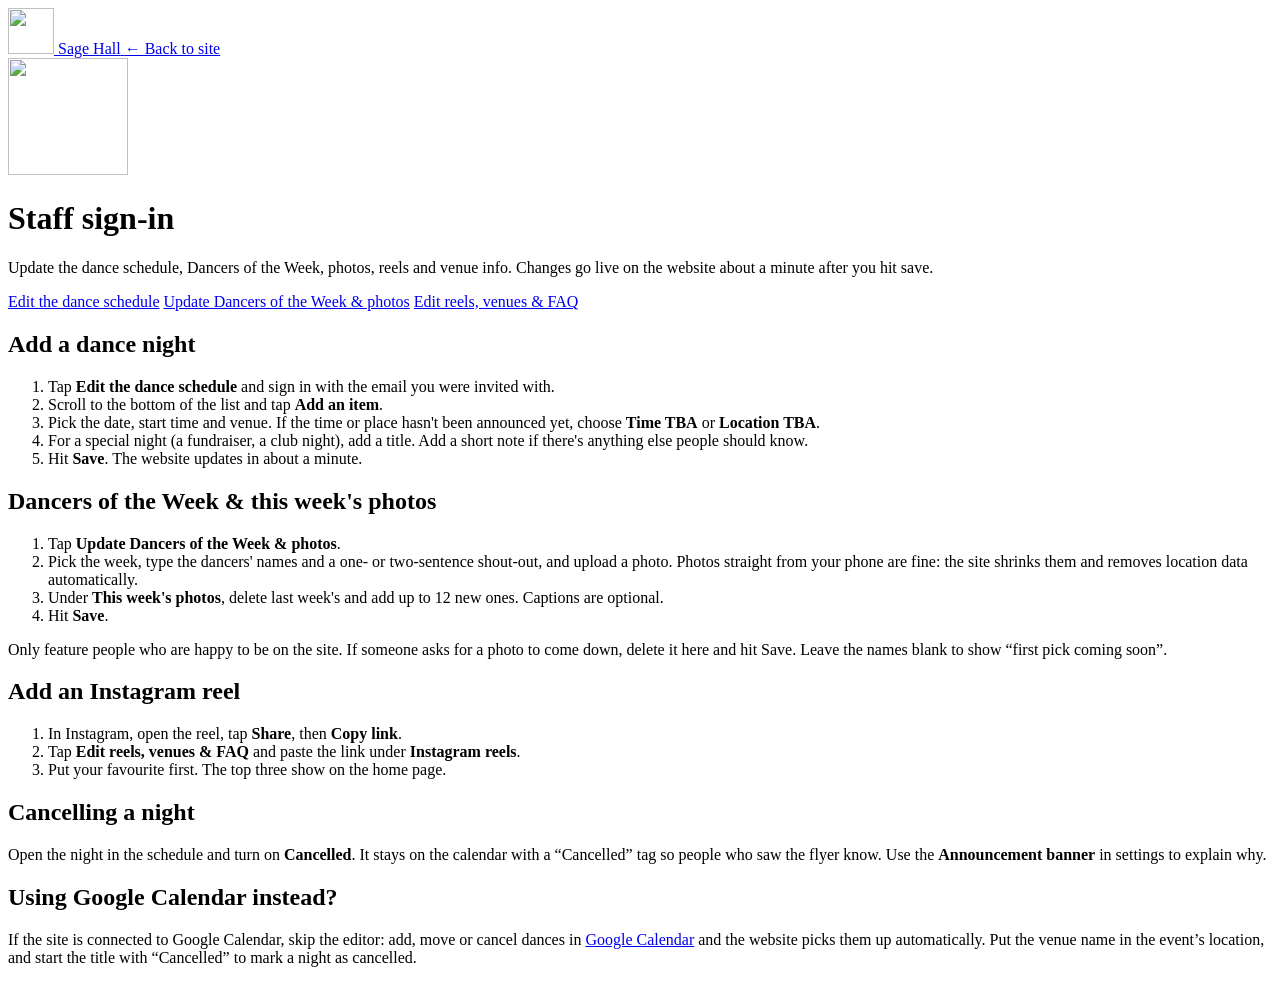
==== admin/index.html @ e595c043 "Point editor links and docs at sagehalldance/website The repo moved from alejandro-usu/sagehall to s" ====
<!doctype html>
<html lang="en">
<head>
  <meta charset="utf-8">
  <meta name="viewport" content="width=device-width, initial-scale=1">
  <title>Staff Sign-in · Sage Hall</title>
  <meta name="robots" content="noindex">
  <link rel="icon" href="../assets/img/favicon.svg" type="image/svg+xml">
  <link rel="preconnect" href="https://fonts.googleapis.com">
  <link rel="preconnect" href="https://fonts.gstatic.com" crossorigin>
  <link href="https://fonts.googleapis.com/css2?family=Archivo+Black&family=Barlow+Condensed:wght@400;500;600;700&family=Barlow:wght@400;500;600&family=Sacramento&display=swap" rel="stylesheet">
  <link rel="stylesheet" href="../assets/css/styles.css">
</head>
<body class="admin-page">
  <!--
    The editor links below point at Pages CMS for this repository.
    If the repo moves (e.g. transferred to Sage Hall's own GitHub account)
    or the site publishes from a different branch, update OWNER/REPO/BRANCH
    in these URLs:  https://app.pagescms.org/OWNER/REPO/BRANCH/file/events
  -->
  <header class="site-header">
    <div class="wrap header-inner">
      <a class="brand" href="../">
        <img src="../assets/img/sage-hall-logo.png" alt="" width="46" height="46">
        <span>Sage Hall</span>
      </a>
      <a class="btn btn-small btn-outline" href="../">← Back to site</a>
    </div>
  </header>

  <main class="admin-main">
    <div class="wrap">
      <div class="admin-card">
        <header>
          <img src="../assets/img/sage-hall-logo.png" alt="" width="120" height="117">
          <h1>Staff sign-in</h1>
          <p>Update the dance schedule, Dancers of the Week, photos, reels and venue info. Changes go live on the website about a minute after you hit save.</p>
        </header>

        <div class="admin-actions">
          <a class="btn btn-primary" href="https://app.pagescms.org/sagehalldance/website/main/file/events">Edit the dance schedule</a>
          <a class="btn btn-outline" href="https://app.pagescms.org/sagehalldance/website/main/file/weekly">Update Dancers of the Week &amp; photos</a>
          <a class="btn btn-outline" href="https://app.pagescms.org/sagehalldance/website/main/file/settings">Edit reels, venues &amp; FAQ</a>
        </div>

        <section class="admin-section">
          <h2>Add a dance night</h2>
          <ol>
            <li>Tap <b>Edit the dance schedule</b> and sign in with the email you were invited with.</li>
            <li>Scroll to the bottom of the list and tap <b>Add an item</b>.</li>
            <li>Pick the date, start time and venue. If the time or place hasn't been announced yet, choose <b>Time TBA</b> or <b>Location TBA</b>.</li>
            <li>For a special night (a fundraiser, a club night), add a title. Add a short note if there's anything else people should know.</li>
            <li>Hit <b>Save</b>. The website updates in about a minute.</li>
          </ol>
        </section>

        <section class="admin-section">
          <h2>Dancers of the Week &amp; this week's photos</h2>
          <ol>
            <li>Tap <b>Update Dancers of the Week &amp; photos</b>.</li>
            <li>Pick the week, type the dancers' names and a one- or two-sentence shout-out, and upload a photo. Photos straight from your phone are fine: the site shrinks them and removes location data automatically.</li>
            <li>Under <b>This week's photos</b>, delete last week's and add up to 12 new ones. Captions are optional.</li>
            <li>Hit <b>Save</b>.</li>
          </ol>
          <p>Only feature people who are happy to be on the site. If someone asks for a photo to come down, delete it here and hit Save. Leave the names blank to show “first pick coming soon”.</p>
        </section>

        <section class="admin-section">
          <h2>Add an Instagram reel</h2>
          <ol>
            <li>In Instagram, open the reel, tap <b>Share</b>, then <b>Copy link</b>.</li>
            <li>Tap <b>Edit reels, venues &amp; FAQ</b> and paste the link under <b>Instagram reels</b>.</li>
            <li>Put your favourite first. The top three show on the home page.</li>
          </ol>
        </section>

        <section class="admin-section">
          <h2>Cancelling a night</h2>
          <p>Open the night in the schedule and turn on <b>Cancelled</b>. It stays on the calendar with a “Cancelled” tag so people who saw the flyer know. Use the <b>Announcement banner</b> in settings to explain why.</p>
        </section>

        <section class="admin-section">
          <h2>Using Google Calendar instead?</h2>
          <p>If the site is connected to Google Calendar, skip the editor: add, move or cancel dances in <a href="https://calendar.google.com/">Google Calendar</a> and the website picks them up automatically. Put the venue name in the event’s location, and start the title with “Cancelled” to mark a night as cancelled.</p>
        </section>
      </div>
    </div>
  </main>
</body>
</html>
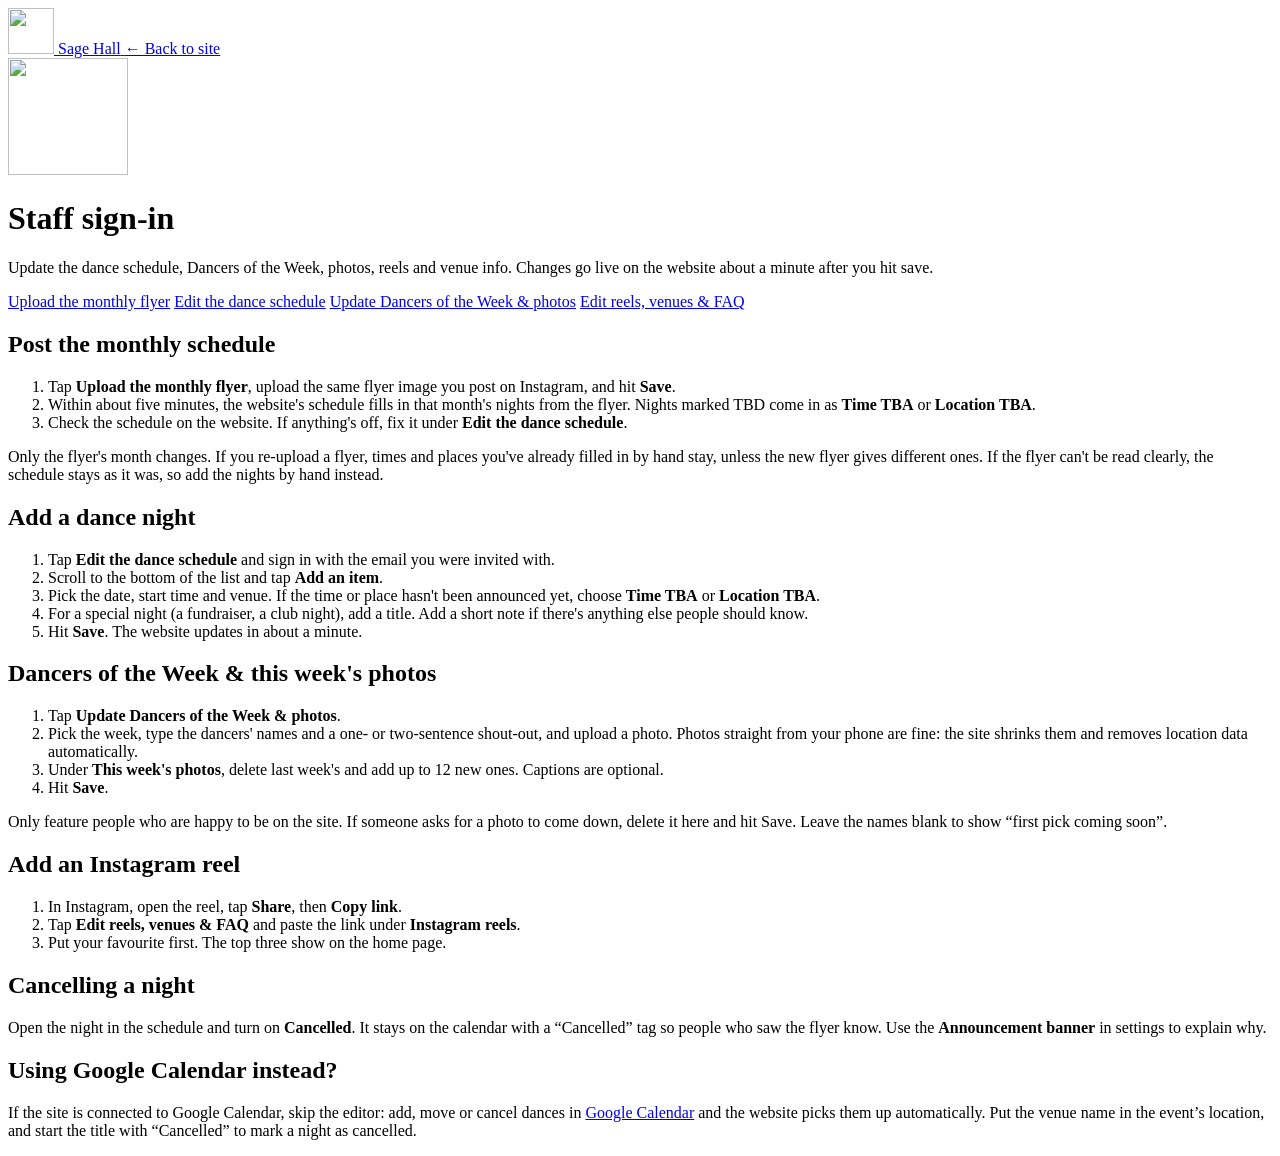
==== commit e5b26822: "Fill in the schedule from the monthly flyer Staff upload the flyer they post on Instagram under "Mon" ====
--- a/admin/index.html
+++ b/admin/index.html
@@ -12,12 +12,7 @@
   <link rel="stylesheet" href="../assets/css/styles.css">
 </head>
 <body class="admin-page">
-  <!--
-    The editor links below point at Pages CMS for this repository.
-    If the repo moves (e.g. transferred to Sage Hall's own GitHub account)
-    or the site publishes from a different branch, update OWNER/REPO/BRANCH
-    in these URLs:  https://app.pagescms.org/OWNER/REPO/BRANCH/file/events
-  -->
+  <!-- The editor links below are set from CMS_REPO at the bottom of this page. -->
   <header class="site-header">
     <div class="wrap header-inner">
       <a class="brand" href="../">
@@ -38,10 +33,21 @@
         </header>
 
         <div class="admin-actions">
-          <a class="btn btn-primary" href="https://app.pagescms.org/sagehalldance/website/main/file/events">Edit the dance schedule</a>
-          <a class="btn btn-outline" href="https://app.pagescms.org/sagehalldance/website/main/file/weekly">Update Dancers of the Week &amp; photos</a>
-          <a class="btn btn-outline" href="https://app.pagescms.org/sagehalldance/website/main/file/settings">Edit reels, venues &amp; FAQ</a>
+          <a class="btn btn-primary" data-cms-file="flyer" href="https://app.pagescms.org/sagehalldance/website/main/file/flyer">Upload the monthly flyer</a>
+          <a class="btn btn-outline" data-cms-file="events" href="https://app.pagescms.org/sagehalldance/website/main/file/events">Edit the dance schedule</a>
+          <a class="btn btn-outline" data-cms-file="weekly" href="https://app.pagescms.org/sagehalldance/website/main/file/weekly">Update Dancers of the Week &amp; photos</a>
+          <a class="btn btn-outline" data-cms-file="settings" href="https://app.pagescms.org/sagehalldance/website/main/file/settings">Edit reels, venues &amp; FAQ</a>
         </div>
+
+        <section class="admin-section">
+          <h2>Post the monthly schedule</h2>
+          <ol>
+            <li>Tap <b>Upload the monthly flyer</b>, upload the same flyer image you post on Instagram, and hit <b>Save</b>.</li>
+            <li>Within about five minutes, the website's schedule fills in that month's nights from the flyer. Nights marked TBD come in as <b>Time TBA</b> or <b>Location TBA</b>.</li>
+            <li>Check the schedule on the website. If anything's off, fix it under <b>Edit the dance schedule</b>.</li>
+          </ol>
+          <p>Only the flyer's month changes. If you re-upload a flyer, times and places you've already filled in by hand stay, unless the new flyer gives different ones. If the flyer can't be read clearly, the schedule stays as it was, so add the nights by hand instead.</p>
+        </section>
 
         <section class="admin-section">
           <h2>Add a dance night</h2>
@@ -86,5 +92,13 @@
       </div>
     </div>
   </main>
+  <script>
+    /* Where the editor lives: GitHub owner/repository/branch. After moving the repo
+       to Sage Hall's GitHub account, change this one line (see LAUNCH.md). */
+    var CMS_REPO = "sagehalldance/website/main";
+    document.querySelectorAll("[data-cms-file]").forEach(function (a) {
+      a.href = "https://app.pagescms.org/" + CMS_REPO + "/file/" + a.getAttribute("data-cms-file");
+    });
+  </script>
 </body>
 </html>
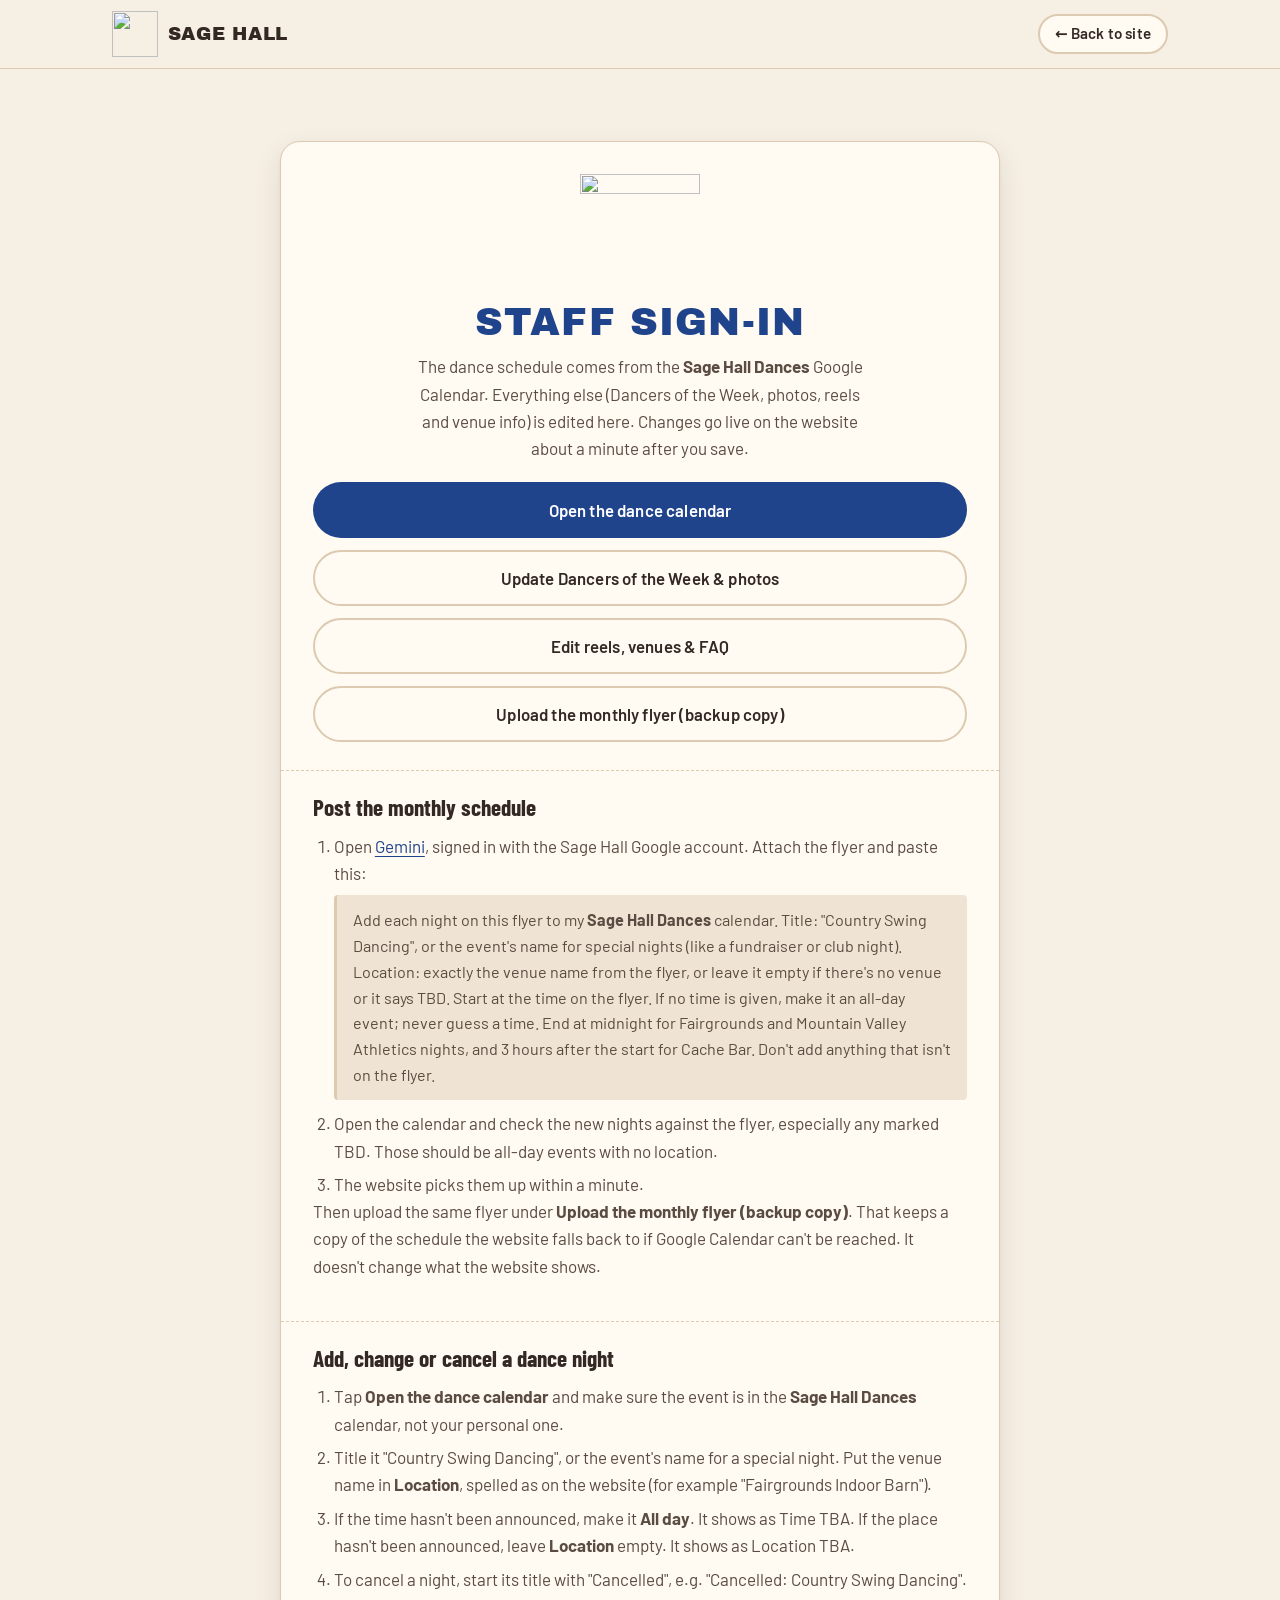
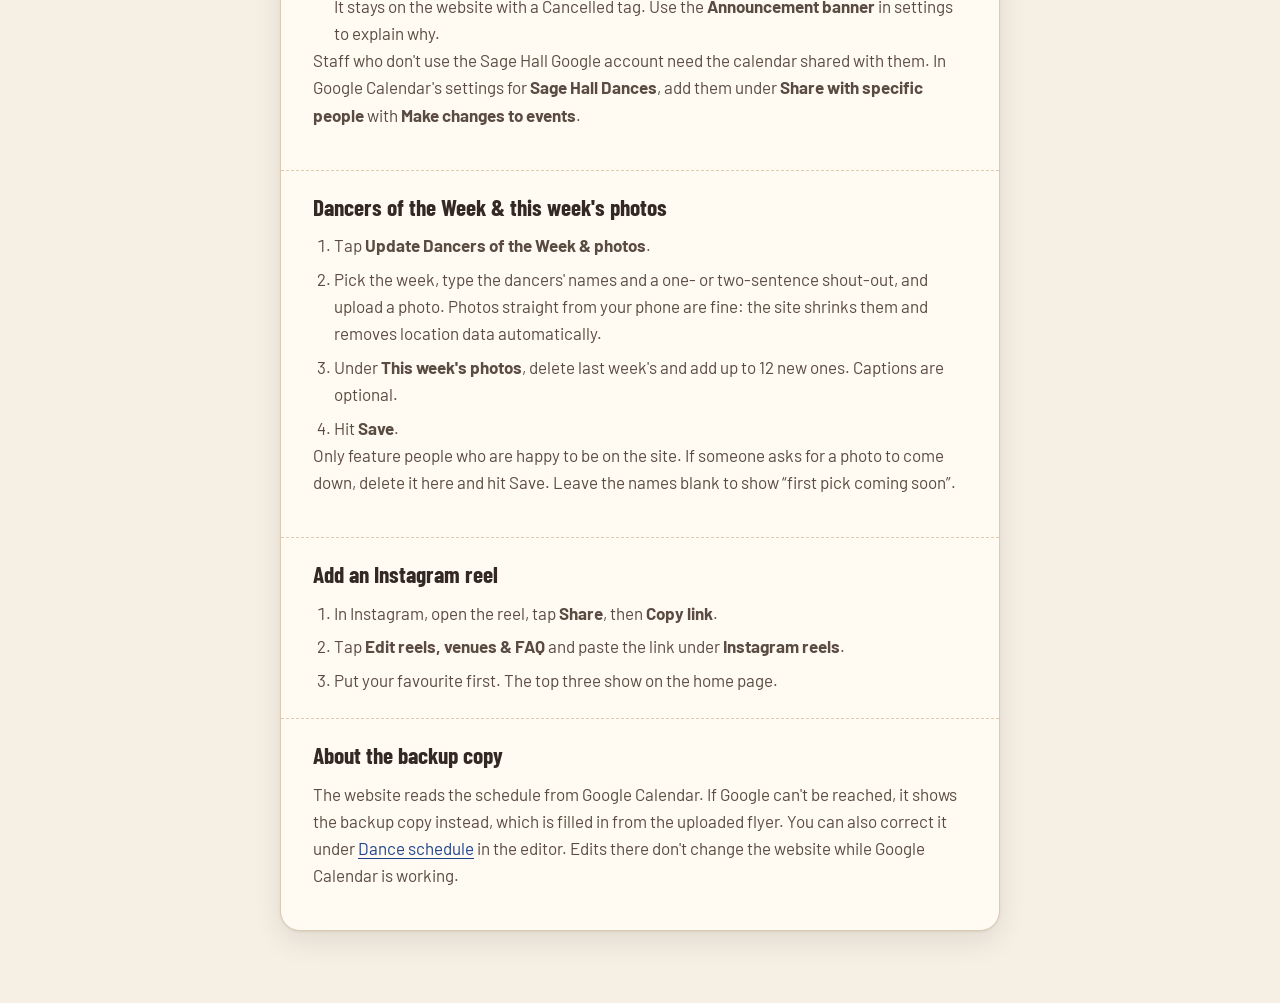
==== commit aef69ad5: "Read the schedule from the Sage Hall Dances Google Calendar Fill in google_calendar in data/site.jso" ====
--- a/admin/index.html
+++ b/admin/index.html
@@ -29,35 +29,37 @@
         <header>
           <img src="../assets/img/sage-hall-logo.png" alt="" width="120" height="117">
           <h1>Staff sign-in</h1>
-          <p>Update the dance schedule, Dancers of the Week, photos, reels and venue info. Changes go live on the website about a minute after you hit save.</p>
+          <p>The dance schedule comes from the <b>Sage Hall Dances</b> Google Calendar. Everything else (Dancers of the Week, photos, reels and venue info) is edited here. Changes go live on the website about a minute after you save.</p>
         </header>
 
         <div class="admin-actions">
-          <a class="btn btn-primary" data-cms-file="flyer" href="https://app.pagescms.org/sagehalldance/website/main/file/flyer">Upload the monthly flyer</a>
-          <a class="btn btn-outline" data-cms-file="events" href="https://app.pagescms.org/sagehalldance/website/main/file/events">Edit the dance schedule</a>
+          <a class="btn btn-primary" href="https://calendar.google.com/calendar/r">Open the dance calendar</a>
           <a class="btn btn-outline" data-cms-file="weekly" href="https://app.pagescms.org/sagehalldance/website/main/file/weekly">Update Dancers of the Week &amp; photos</a>
           <a class="btn btn-outline" data-cms-file="settings" href="https://app.pagescms.org/sagehalldance/website/main/file/settings">Edit reels, venues &amp; FAQ</a>
+          <a class="btn btn-outline" data-cms-file="flyer" href="https://app.pagescms.org/sagehalldance/website/main/file/flyer">Upload the monthly flyer (backup copy)</a>
         </div>
 
         <section class="admin-section">
           <h2>Post the monthly schedule</h2>
           <ol>
-            <li>Tap <b>Upload the monthly flyer</b>, upload the same flyer image you post on Instagram, and hit <b>Save</b>.</li>
-            <li>Within about five minutes, the website's schedule fills in that month's nights from the flyer. Nights marked TBD come in as <b>Time TBA</b> or <b>Location TBA</b>.</li>
-            <li>Check the schedule on the website. If anything's off, fix it under <b>Edit the dance schedule</b>.</li>
+            <li>Open <a href="https://gemini.google.com/">Gemini</a>, signed in with the Sage Hall Google account. Attach the flyer and paste this:
+              <blockquote>Add each night on this flyer to my <b>Sage Hall Dances</b> calendar. Title: "Country Swing Dancing", or the event's name for special nights (like a fundraiser or club night). Location: exactly the venue name from the flyer, or leave it empty if there's no venue or it says TBD. Start at the time on the flyer. If no time is given, make it an all-day event; never guess a time. End at midnight for Fairgrounds and Mountain Valley Athletics nights, and 3 hours after the start for Cache Bar. Don't add anything that isn't on the flyer.</blockquote>
+            </li>
+            <li>Open the calendar and check the new nights against the flyer, especially any marked TBD. Those should be all-day events with no location.</li>
+            <li>The website picks them up within a minute.</li>
           </ol>
-          <p>Only the flyer's month changes. If you re-upload a flyer, times and places you've already filled in by hand stay, unless the new flyer gives different ones. If the flyer can't be read clearly, the schedule stays as it was, so add the nights by hand instead.</p>
+          <p>Then upload the same flyer under <b>Upload the monthly flyer (backup copy)</b>. That keeps a copy of the schedule the website falls back to if Google Calendar can't be reached. It doesn't change what the website shows.</p>
         </section>
 
         <section class="admin-section">
-          <h2>Add a dance night</h2>
+          <h2>Add, change or cancel a dance night</h2>
           <ol>
-            <li>Tap <b>Edit the dance schedule</b> and sign in with the email you were invited with.</li>
-            <li>Scroll to the bottom of the list and tap <b>Add an item</b>.</li>
-            <li>Pick the date, start time and venue. If the time or place hasn't been announced yet, choose <b>Time TBA</b> or <b>Location TBA</b>.</li>
-            <li>For a special night (a fundraiser, a club night), add a title. Add a short note if there's anything else people should know.</li>
-            <li>Hit <b>Save</b>. The website updates in about a minute.</li>
+            <li>Tap <b>Open the dance calendar</b> and make sure the event is in the <b>Sage Hall Dances</b> calendar, not your personal one.</li>
+            <li>Title it "Country Swing Dancing", or the event's name for a special night. Put the venue name in <b>Location</b>, spelled as on the website (for example "Fairgrounds Indoor Barn").</li>
+            <li>If the time hasn't been announced, make it <b>All day</b>. It shows as Time TBA. If the place hasn't been announced, leave <b>Location</b> empty. It shows as Location TBA.</li>
+            <li>To cancel a night, start its title with "Cancelled", e.g. "Cancelled: Country Swing Dancing". It stays on the website with a Cancelled tag. Use the <b>Announcement banner</b> in settings to explain why.</li>
           </ol>
+          <p>Staff who don't use the Sage Hall Google account need the calendar shared with them. In Google Calendar's settings for <b>Sage Hall Dances</b>, add them under <b>Share with specific people</b> with <b>Make changes to events</b>.</p>
         </section>
 
         <section class="admin-section">
@@ -81,13 +83,8 @@
         </section>
 
         <section class="admin-section">
-          <h2>Cancelling a night</h2>
-          <p>Open the night in the schedule and turn on <b>Cancelled</b>. It stays on the calendar with a “Cancelled” tag so people who saw the flyer know. Use the <b>Announcement banner</b> in settings to explain why.</p>
-        </section>
-
-        <section class="admin-section">
-          <h2>Using Google Calendar instead?</h2>
-          <p>If the site is connected to Google Calendar, skip the editor: add, move or cancel dances in <a href="https://calendar.google.com/">Google Calendar</a> and the website picks them up automatically. Put the venue name in the event’s location, and start the title with “Cancelled” to mark a night as cancelled.</p>
+          <h2>About the backup copy</h2>
+          <p>The website reads the schedule from Google Calendar. If Google can't be reached, it shows the backup copy instead, which is filled in from the uploaded flyer. You can also correct it under <a data-cms-file="events" href="https://app.pagescms.org/sagehalldance/website/main/file/events">Dance schedule</a> in the editor. Edits there don't change the website while Google Calendar is working.</p>
         </section>
       </div>
     </div>
--- a/assets/css/styles.css
+++ b/assets/css/styles.css
@@ -0,0 +1,723 @@
+/* ==========================================================================
+   Sage Hall — site styles
+   Palette pulled from the monthly flyer: cream paper, denim blue,
+   copper linework, charcoal ink, and the peach western band.
+   ========================================================================== */
+
+:root {
+  color-scheme: light;
+
+  --paper: #f6efe4;
+  --paper-2: #efe4d3;
+  --paper-3: #e4d3bb;
+  --card: #fffaf2;
+  --ink: #332823;
+  --ink-soft: #5a4c42;
+  --muted: #76665a;
+  --line: #dccab1;
+
+  --denim: #20448c;
+  --denim-dark: #152f63;
+  --copper: #8a4f2c;
+  --copper-light: #c08a5e;
+  --sage: #56704c;
+  --rose: #a94d68;
+  --gold: #8f6d22;
+  --band-gold: #ad893a;
+  --peach: #f5dbca;
+  --night: #2a211c;
+
+  /* UI accent (buttons, headings, links). Separate from the venue colours so
+     themes can change it without recolouring a venue. */
+  --primary: var(--denim);
+  --primary-dark: var(--denim-dark);
+  /* Secondary accent (script headings, start times). Also separate from the venue colours. */
+  --accent: var(--copper);
+  --accent-light: var(--copper-light);
+
+  --radius: 14px;
+  --radius-sm: 8px;
+  --shadow: 0 1px 2px rgb(51 40 35 / 0.08), 0 10px 28px rgb(51 40 35 / 0.1);
+
+  --font-display: "Archivo Black", "Arial Black", Impact, sans-serif;
+  --font-script: "Sacramento", "Brush Script MT", cursive;
+  --font-cond: "Barlow Condensed", "Arial Narrow", sans-serif;
+  --font-body: "Barlow", system-ui, -apple-system, "Segoe UI", sans-serif;
+
+  --wrap: 1120px;
+  --gutter: clamp(16px, 4vw, 32px);
+  --header-h: 68px;
+  --section-pad: clamp(32px, 4vw, 52px); /* vertical padding for content sections */
+}
+
+/* ---------- base ---------- */
+*, *::before, *::after { box-sizing: border-box; }
+[hidden] { display: none !important; }
+/* --header-offset is the sticky header's measured height (set in main.js), so
+   nav links land each section right under the header. */
+html { scroll-behavior: smooth; scroll-padding-top: var(--header-offset, var(--header-h)); -webkit-text-size-adjust: 100%; }
+@media (prefers-reduced-motion: reduce) { html { scroll-behavior: auto; } }
+
+body {
+  margin: 0;
+  background: var(--paper);
+  color: var(--ink);
+  font: 400 1.0625rem/1.6 var(--font-body);
+  overflow-x: hidden;
+}
+img { max-width: 100%; height: auto; display: block; }
+a { color: var(--primary); text-underline-offset: 0.18em; }
+a:hover { color: var(--primary-dark); }
+button { font: inherit; color: inherit; }
+h1, h2, h3 { line-height: 1.1; margin: 0; }
+p { margin: 0 0 1em; }
+:focus-visible { outline: 3px solid var(--primary); outline-offset: 3px; border-radius: 4px; }
+svg { width: 1.15em; height: 1.15em; flex: none; }
+
+.wrap { width: 100%; max-width: var(--wrap); margin-inline: auto; padding-inline: var(--gutter); }
+.visually-hidden {
+  position: absolute !important; width: 1px; height: 1px; padding: 0; margin: -1px;
+  overflow: hidden; clip: rect(0 0 0 0); white-space: nowrap; border: 0;
+}
+.skip-link {
+  position: absolute; left: 12px; top: -60px; z-index: 100;
+  background: var(--primary); color: #fff; padding: 10px 16px; border-radius: var(--radius-sm);
+}
+.skip-link:focus { top: 12px; color: #fff; }
+
+.script { font-family: var(--font-script); font-weight: 400; color: var(--accent); line-height: 1; }
+
+/* ---------- buttons ---------- */
+.btn {
+  display: inline-flex; align-items: center; justify-content: center; gap: 0.5em;
+  min-height: 48px; padding: 0.7em 1.35em; border-radius: 999px;
+  font: 600 1rem/1 var(--font-body); letter-spacing: 0.01em; text-decoration: none;
+  border: 2px solid transparent; cursor: pointer;
+  transition: background-color 0.15s, color 0.15s, border-color 0.15s, transform 0.15s;
+}
+.btn:active { transform: translateY(1px); }
+.btn-primary { background: var(--primary); color: #fff; }
+.btn-primary:hover { background: var(--primary-dark); color: #fff; }
+.btn-ghost { border-color: var(--ink); color: var(--ink); background: transparent; }
+.btn-ghost:hover { background: var(--ink); color: var(--paper); }
+.btn-outline { border-color: var(--line); background: var(--card); color: var(--ink); }
+.btn-outline:hover { border-color: var(--primary); color: var(--primary); }
+.btn-light { background: var(--paper); color: var(--ink); }
+.btn-light:hover { background: #fff; color: var(--ink); }
+.btn-small { min-height: 40px; padding: 0.55em 1em; font-size: 0.95rem; }
+
+/* ---------- announcement ---------- */
+.announce { background: var(--primary); color: #fff; font: 500 0.98rem/1.35 var(--font-body); }
+.announce p { margin: 0 auto; padding-block: 0.55rem; text-align: center; }
+.announce a { color: #fff; font-weight: 600; }
+
+/* ---------- header ---------- */
+.site-header {
+  position: sticky; top: 0; z-index: 50;
+  background: rgb(246 239 228 / 0.92);
+  -webkit-backdrop-filter: saturate(1.4) blur(10px);
+  backdrop-filter: saturate(1.4) blur(10px);
+  border-bottom: 1px solid var(--line);
+}
+.header-inner { display: flex; align-items: center; justify-content: space-between; gap: 1rem; min-height: var(--header-h); }
+.brand { display: flex; align-items: center; gap: 0.6rem; text-decoration: none; color: var(--ink); }
+.brand img { width: 46px; height: 46px; object-fit: contain; }
+.brand span { font: 1.15rem/1 var(--font-display); letter-spacing: 0.04em; text-transform: uppercase; }
+
+.site-nav { display: flex; align-items: center; gap: 0.25rem; }
+.site-nav a {
+  display: inline-flex; align-items: center; gap: 0.4em;
+  padding: 0.55rem 0.8rem; border-radius: 999px;
+  font: 600 1.05rem/1 var(--font-cond); letter-spacing: 0.06em; text-transform: uppercase;
+  color: var(--ink); text-decoration: none;
+}
+.site-nav a:hover { background: var(--paper-2); color: var(--primary); }
+.site-nav .nav-cta { background: var(--ink); color: var(--paper); margin-left: 0.4rem; padding-inline: 1rem; }
+.site-nav .nav-cta:hover { background: var(--primary); color: #fff; }
+
+.menu-btn {
+  display: none; align-items: center; gap: 0.55rem;
+  min-height: 44px; padding: 0 0.9rem; border-radius: 999px;
+  background: transparent; border: 2px solid var(--ink); cursor: pointer;
+  font: 600 1rem/1 var(--font-cond); letter-spacing: 0.08em; text-transform: uppercase;
+}
+.menu-icon, .menu-icon::before, .menu-icon::after {
+  display: block; width: 18px; height: 2px; background: currentColor; border-radius: 2px; position: relative;
+  transition: transform 0.2s;
+}
+.menu-icon::before, .menu-icon::after { content: ""; position: absolute; left: 0; }
+.menu-icon::before { top: -6px; }
+.menu-icon::after { top: 6px; }
+.menu-btn[aria-expanded="true"] .menu-icon { background: transparent; }
+.menu-btn[aria-expanded="true"] .menu-icon::before { transform: translateY(6px) rotate(45deg); }
+.menu-btn[aria-expanded="true"] .menu-icon::after { transform: translateY(-6px) rotate(-45deg); }
+
+@media (max-width: 880px) {
+  .menu-btn { display: inline-flex; }
+  .site-nav {
+    position: absolute; left: 0; right: 0; top: 100%;
+    flex-direction: column; align-items: stretch; gap: 0;
+    padding: 0.5rem var(--gutter) 1rem;
+    background: var(--paper); border-bottom: 1px solid var(--line);
+    box-shadow: 0 18px 30px rgb(51 40 35 / 0.12);
+    display: none;
+  }
+  .site-nav.is-open { display: flex; }
+  .site-nav a { padding: 0.95rem 0.5rem; border-radius: 0; border-bottom: 1px dashed var(--line); font-size: 1.2rem; }
+  .site-nav .nav-cta { margin: 0.75rem 0 0; justify-content: center; border-radius: 999px; border-bottom: 0; }
+}
+
+/* ---------- western pattern band (tile taken from the flyer) ---------- */
+.band {
+  height: 118px;
+  border-top: 8px solid var(--band-gold);
+  background: var(--peach) url("../img/pattern-band.jpg") repeat-x 0 0 / auto 100%;
+}
+@media (max-width: 640px) { .band { height: 84px; border-top-width: 6px; } }
+
+/* ---------- hero ---------- */
+.hero {
+  position: relative;
+  background:
+    radial-gradient(120% 90% at 50% 30%, #fcf8f1 0%, var(--paper) 45%, var(--paper-3) 100%);
+  overflow: hidden;
+}
+.hero::before {
+  /* the flyer's quatrefoil corner pattern */
+  content: ""; position: absolute; inset: 0; pointer-events: none; opacity: 0.55;
+  background-image: url("data:image/svg+xml,%3Csvg xmlns='http://www.w3.org/2000/svg' width='44' height='44' viewBox='0 0 44 44'%3E%3Cg fill='none' stroke='%23b08f6c' stroke-width='1.3'%3E%3Cellipse cx='22' cy='15.5' rx='3.2' ry='5.5'/%3E%3Cellipse cx='22' cy='28.5' rx='3.2' ry='5.5'/%3E%3Cellipse cx='15.5' cy='22' rx='5.5' ry='3.2'/%3E%3Cellipse cx='28.5' cy='22' rx='5.5' ry='3.2'/%3E%3C/g%3E%3C/svg%3E");
+  -webkit-mask-image: radial-gradient(70% 80% at 50% 45%, transparent 55%, #000 100%);
+  mask-image: radial-gradient(70% 80% at 50% 45%, transparent 55%, #000 100%);
+}
+.hero-grid {
+  position: relative;
+  display: grid; grid-template-columns: 1.1fr 0.9fr; align-items: center; gap: clamp(24px, 5vw, 64px);
+  padding-block: clamp(32px, 6vw, 72px) clamp(40px, 6vw, 80px);
+}
+.hero-copy { text-align: center; display: flex; flex-direction: column; align-items: center; }
+.hero-logo { width: min(340px, 78vw); margin-bottom: 0.25rem; }
+.hero-script { font-size: clamp(2.6rem, 5vw, 3.6rem); margin: 0.1rem 0 0.9rem; }
+.hero-lede { max-width: 34ch; font-size: 1.15rem; color: var(--ink-soft); }
+.hero-cta { display: flex; flex-wrap: wrap; gap: 0.75rem; justify-content: center; margin-top: 0.5rem; }
+
+.hero-side { position: relative; padding: 0 0 0 clamp(0px, 4vw, 40px); }
+.hero-boot {
+  /* sits on the ticket's top-right corner like a sticker */
+  position: absolute; z-index: 2; width: 132px;
+  right: -26px; top: -118px;
+  transform: rotate(8deg);
+  filter: drop-shadow(0 8px 12px rgb(51 40 35 / 0.18));
+  pointer-events: none;
+}
+
+/* ticket */
+.ticket {
+  position: relative; z-index: 1;
+  background: var(--card); border-radius: 18px; box-shadow: var(--shadow);
+  border: 1px solid var(--line);
+  max-width: 440px; margin-left: auto;
+}
+.ticket-kicker {
+  display: flex; align-items: center; gap: 0.5rem; margin: 0;
+  padding: 0.75rem 1.25rem; border-radius: 17px 17px 0 0;
+  background: var(--primary); color: #fff;
+  font: 1rem/1 var(--font-display); letter-spacing: 0.12em; text-transform: uppercase;
+}
+.ticket-kicker svg { color: #f2c76e; }
+.ticket-body { padding: 1.25rem 1.4rem 0.5rem; }
+.ticket-loading { color: var(--muted); }
+.ticket-when { display: flex; align-items: flex-end; justify-content: space-between; gap: 1rem; margin-bottom: 0.6rem; }
+.ticket-date { font-family: var(--font-cond); line-height: 0.9; margin: 0; }
+.ticket-date .dow { display: block; font-weight: 600; font-size: 1.15rem; letter-spacing: 0.14em; color: var(--primary); }
+.ticket-date .md { display: block; font-weight: 700; font-size: clamp(2.6rem, 5vw, 3.3rem); text-transform: uppercase; }
+.ticket-time { margin: 0; font: 700 clamp(1.8rem, 3.4vw, 2.2rem)/1 var(--font-cond); color: var(--accent); white-space: nowrap; }
+.ticket-venue { display: flex; flex-wrap: wrap; align-items: center; gap: 0.5rem; margin: 0 0 0.35rem; font: 600 1.35rem/1.2 var(--font-cond); }
+.ticket-title { margin: 0 0 0.3rem; font: 700 1.05rem/1.3 var(--font-body); color: var(--rose); }
+.ticket-note { margin: 0 0 0.5rem; color: var(--ink-soft); font-size: 1rem; }
+.ticket-stub {
+  position: relative; display: flex; flex-wrap: wrap; gap: 0.6rem;
+  padding: 1.1rem 1.4rem 1.25rem; margin-top: 0.75rem;
+  border-top: 2px dashed var(--line);
+}
+.ticket-stub::before, .ticket-stub::after {
+  content: ""; position: absolute; top: -13px; width: 24px; height: 24px; border-radius: 50%;
+  background: var(--paper); border: 1px solid var(--line);
+}
+.ticket-stub::before { left: -13px; clip-path: inset(0 0 0 50%); }
+.ticket-stub::after { right: -13px; clip-path: inset(0 50% 0 0); }
+.ticket-more { padding: 0 1.4rem 1.25rem; margin: 0; }
+.ticket-more h3 { font: 600 0.85rem/1 var(--font-cond); letter-spacing: 0.14em; text-transform: uppercase; color: var(--muted); margin-bottom: 0.5rem; }
+.ticket-more ul { list-style: none; margin: 0; padding: 0; display: grid; gap: 0.3rem; }
+.ticket-more li { display: flex; align-items: center; gap: 0.5rem; font: 500 1.08rem/1.3 var(--font-cond); }
+.ticket-more li .when { min-width: 6.6rem; font-weight: 600; }
+.ticket-more li .t { margin-left: auto; color: var(--accent); font-weight: 600; }
+.ticket-empty h3 { font: 700 1.9rem/1.05 var(--font-cond); text-transform: uppercase; margin-bottom: 0.5rem; }
+.ticket-empty p { color: var(--ink-soft); }
+
+@media (max-width: 880px) {
+  .hero-grid { grid-template-columns: 1fr; }
+  .hero-side { padding: 72px 0 0; max-width: 460px; width: 100%; margin-inline: auto; }
+  .ticket { margin-inline: auto; }
+  .hero-boot { width: 104px; right: -6px; top: -20px; }
+}
+@media (max-width: 480px) {
+  .hero-boot { width: 90px; top: -8px; right: -2px; }
+}
+
+/* ---------- venue colors + badges ---------- */
+.v-denim { --v: var(--denim); }
+.v-sage { --v: var(--sage); }
+.v-copper { --v: var(--copper); }
+.v-rose { --v: var(--rose); }
+.v-gold { --v: var(--gold); }
+.v-ink { --v: var(--ink-soft); }
+
+.dot { display: inline-block; width: 0.72rem; height: 0.72rem; border-radius: 50%; background: var(--v, var(--ink-soft)); flex: none; }
+.badge {
+  display: inline-flex; align-items: center; padding: 0.18em 0.55em; border-radius: 999px;
+  font: 700 0.78rem/1.1 var(--font-body); letter-spacing: 0.04em; text-transform: uppercase; white-space: nowrap;
+  background: var(--ink); color: var(--paper);
+}
+.badge-cancel { background: var(--rose); color: #fff; }
+.badge-today { background: var(--primary); color: #fff; }
+.badge-soft { background: var(--paper-2); color: var(--ink-soft); }
+
+/* ---------- add to calendar dropdown ---------- */
+.addcal { position: relative; }
+.addcal > summary {
+  list-style: none; cursor: pointer;
+  display: inline-flex; align-items: center; gap: 0.45em;
+  min-height: 40px; padding: 0.5em 0.95em; border-radius: 999px;
+  border: 2px solid var(--line); background: var(--card);
+  font: 600 0.95rem/1 var(--font-body); color: var(--ink);
+  transition: border-color 0.15s, color 0.15s;
+}
+.addcal > summary::-webkit-details-marker { display: none; }
+.addcal > summary:hover, .addcal[open] > summary { border-color: var(--primary); color: var(--primary); }
+.addcal-menu {
+  position: absolute; z-index: 30; top: calc(100% + 6px); right: 0; min-width: 210px;
+  display: grid; padding: 0.4rem; border-radius: 12px;
+  background: #fff; border: 1px solid var(--line); box-shadow: var(--shadow);
+}
+.ticket .addcal-menu { left: 0; right: auto; }
+.addcal-menu a, .addcal-menu button {
+  display: block; text-align: left; padding: 0.65rem 0.75rem; border-radius: 8px;
+  background: none; border: 0; cursor: pointer; text-decoration: none; color: var(--ink);
+  font: 500 0.98rem/1.2 var(--font-body);
+}
+.addcal-menu a:hover, .addcal-menu button:hover { background: var(--paper); color: var(--primary); }
+.icon-only > summary { padding: 0; width: 40px; justify-content: center; }
+
+.btn-dir {
+  display: inline-flex; align-items: center; gap: 0.45em; min-height: 40px; padding: 0.5em 0.95em;
+  border-radius: 999px; border: 2px solid var(--line); background: var(--card);
+  font: 600 0.95rem/1 var(--font-body); color: var(--ink); text-decoration: none;
+}
+.btn-dir:hover { border-color: var(--primary); color: var(--primary); }
+
+/* ---------- schedule ---------- */
+.schedule { padding-block: var(--section-pad); }
+.schedule > .wrap { max-width: 1000px; }
+.sched-head { display: grid; grid-template-columns: auto 1fr auto; align-items: center; gap: 1rem; margin-bottom: 1.75rem; }
+.month-title { text-align: center; }
+.month-title h2 {
+  font: clamp(2.2rem, 12.5vw, 5.4rem)/0.95 var(--font-display);
+  letter-spacing: 0.04em; text-transform: uppercase; color: var(--primary);
+}
+.month-title h2 .yr { display: block; font: 600 1rem/1.6 var(--font-cond); letter-spacing: 0.3em; color: var(--muted); }
+.month-title .script { font-size: clamp(2rem, 5vw, 3rem); margin: 0.2rem 0 0; color: var(--ink); }
+.month-nav {
+  width: 52px; height: 52px; border-radius: 50%; display: grid; place-items: center;
+  border: 2px solid var(--line); background: var(--card); color: var(--primary); cursor: pointer;
+  transition: border-color 0.15s, background-color 0.15s;
+}
+.month-nav:hover:not(:disabled) { border-color: var(--primary); }
+.month-nav:disabled { opacity: 0.35; cursor: default; }
+.month-nav svg { width: 24px; height: 24px; }
+@media (max-width: 640px) {
+  /* month name gets the full width; arrows drop to a row under it */
+  .sched-head { grid-template-columns: 1fr 1fr; grid-template-areas: "title title" "prev next"; gap: 0.75rem; }
+  .month-title { grid-area: title; }
+  #month-prev { grid-area: prev; justify-self: start; }
+  #month-next { grid-area: next; justify-self: end; }
+  .month-nav { width: 44px; height: 44px; }
+  .month-title .script { font-size: clamp(1.7rem, 8vw, 2.2rem); }
+}
+
+.sched-tools { display: flex; flex-wrap: wrap; align-items: center; justify-content: space-between; gap: 0.75rem 1.5rem; margin-bottom: 1rem; }
+.view-toggle { display: inline-flex; padding: 4px; border-radius: 999px; background: var(--paper-2); border: 1px solid var(--line); }
+.view-toggle button {
+  display: inline-flex; align-items: center; gap: 0.45em;
+  min-height: 40px; padding: 0 1rem; border-radius: 999px; border: 0; background: transparent; cursor: pointer;
+  font: 600 1rem/1 var(--font-cond); letter-spacing: 0.08em; text-transform: uppercase; color: var(--ink-soft);
+}
+.view-toggle button[aria-pressed="true"] { background: var(--card); color: var(--primary); box-shadow: 0 1px 3px rgb(51 40 35 / 0.15); }
+.legend { display: flex; flex-wrap: wrap; gap: 0.4rem 1.1rem; list-style: none; margin: 0; padding: 0; font: 500 1rem/1.2 var(--font-cond); color: var(--ink-soft); }
+.legend li { display: inline-flex; align-items: center; gap: 0.45rem; }
+
+.notice {
+  background: var(--card); border: 1px solid var(--line); border-left: 4px solid var(--accent);
+  border-radius: var(--radius-sm); padding: 0.9rem 1.1rem; color: var(--ink-soft); margin: 0 0 1rem;
+}
+.notice a { font-weight: 600; }
+
+/* list view */
+.sched-list { list-style: none; margin: 0; padding: 0; border-top: 2px solid var(--ink); }
+.sched-row {
+  display: grid; grid-template-columns: 4.6rem 4rem minmax(0, 1fr) auto auto; align-items: center; gap: 0.25rem 1.1rem;
+  padding: 0.85rem 0.5rem; border-bottom: 1px dashed var(--line);
+  font-family: var(--font-cond); transition: background-color 0.3s;
+}
+.sched-row.is-flash { background: color-mix(in srgb, var(--primary) 10%, transparent); }
+.sched-row .d-num { font-size: 2.2rem; font-weight: 500; line-height: 1; }
+.sched-row .d-num sup { font-size: 0.45em; font-weight: 600; margin-left: 1px; vertical-align: 0.95em; }
+.sched-row .d-dow { font-size: 1.3rem; font-weight: 600; letter-spacing: 0.08em; color: var(--primary); }
+.sched-row .d-main { min-width: 0; }
+.sched-row .d-venue { display: flex; align-items: center; flex-wrap: wrap; gap: 0.35rem 0.6rem; font-size: 1.45rem; font-weight: 500; line-height: 1.15; }
+.sched-row .d-sub { font: 500 0.98rem/1.35 var(--font-body); color: var(--ink-soft); margin-top: 0.15rem; }
+.sched-row .v-name.is-special { color: var(--rose); font-weight: 600; }
+.sched-row .d-time { font-size: 1.55rem; font-weight: 600; color: var(--accent); white-space: nowrap; }
+.sched-row.is-past { color: var(--muted); }
+.sched-row.is-past .d-dow, .sched-row.is-past .d-time { color: var(--muted); }
+.sched-row.is-past .dot { opacity: 0.5; }
+.sched-row.is-past .v-name.is-special { color: inherit; }
+.sched-row.is-cancelled .v-name, .sched-row.is-cancelled .d-time { text-decoration: line-through; text-decoration-thickness: 2px; }
+.sched-row.is-today { background: color-mix(in srgb, var(--primary) 7%, transparent); }
+.sched-row .addcal-slot { width: 40px; }
+
+@media (max-width: 640px) {
+  .sched-row { grid-template-columns: 3.6rem minmax(0, 1fr) auto; grid-template-rows: auto auto; gap: 0 0.8rem; padding-inline: 0.15rem; }
+  .sched-row .d-num { grid-row: 1; grid-column: 1; font-size: 1.9rem; }
+  .sched-row .d-dow { grid-row: 2; grid-column: 1; font-size: 1rem; align-self: start; }
+  .sched-row .d-main { grid-row: 1 / span 2; grid-column: 2; }
+  .sched-row .d-venue { font-size: 1.25rem; }
+  .sched-row .d-time { grid-row: 1; grid-column: 3; font-size: 1.3rem; text-align: right; }
+  .sched-row .addcal-slot { grid-row: 2; grid-column: 3; justify-self: end; }
+  .sched-row .addcal-slot .addcal > summary { width: 36px; min-height: 36px; }
+}
+
+/* calendar view */
+.cal { display: grid; grid-template-columns: repeat(7, minmax(0, 1fr)); background: var(--card); border: 1px solid var(--line); border-radius: var(--radius); overflow: hidden; }
+.cal-dow { padding: 0.6rem 0.25rem; text-align: center; background: var(--ink); color: var(--paper); font: 600 0.95rem/1 var(--font-cond); letter-spacing: 0.14em; text-transform: uppercase; }
+.cal-cell { min-height: 7.2rem; padding: 0.4rem; border-top: 1px solid var(--line); border-left: 1px solid var(--line); display: flex; flex-direction: column; gap: 0.3rem; min-width: 0; }
+.cal-cell:nth-child(7n + 1) { border-left: 0; }
+.cal-cell.is-out { background: repeating-linear-gradient(135deg, var(--paper) 0 6px, var(--paper-2) 6px 7px); }
+.cal-cell.is-past { background: color-mix(in srgb, var(--paper) 60%, transparent); }
+.cal-cell.is-past .cal-day, .cal-cell.is-past .chip { opacity: 0.55; }
+.cal-day { font: 600 1rem/1 var(--font-cond); color: var(--ink-soft); }
+.cal-cell.is-today .cal-day { display: inline-grid; place-items: center; width: 1.7rem; height: 1.7rem; margin: -0.15rem; border-radius: 50%; background: var(--primary); color: #fff; }
+.chip {
+  display: block; width: 100%; text-align: left; cursor: pointer; border: 0;
+  border-left: 4px solid var(--v); border-radius: 5px; padding: 0.3rem 0.4rem;
+  background: color-mix(in srgb, var(--v) 13%, #fff); color: var(--ink);
+  font: 500 0.92rem/1.15 var(--font-cond);
+}
+.chip:hover { background: color-mix(in srgb, var(--v) 22%, #fff); }
+.chip .ct { display: block; font-weight: 700; color: var(--v); }
+.chip .cv { display: -webkit-box; -webkit-box-orient: vertical; -webkit-line-clamp: 2; line-clamp: 2; overflow: hidden; }
+.chip.is-cancelled { text-decoration: line-through; }
+@media (max-width: 640px) {
+  .cal-cell { min-height: 4.4rem; padding: 0.25rem; }
+  .cal-dow { font-size: 0.8rem; letter-spacing: 0.06em; }
+  .chip { padding: 0.2rem 0.25rem; border-left-width: 3px; font-size: 0.85rem; }
+  .chip .cv { display: none; }
+}
+
+.sched-foot { display: flex; flex-wrap: wrap; align-items: center; gap: 1rem 1.5rem; margin-top: 1.5rem; }
+.subscribe { display: flex; flex-wrap: wrap; gap: 0.5rem 1rem; align-items: center; font-weight: 500; color: var(--ink-soft); }
+.subscribe a { font-weight: 600; }
+
+/* ---------- section heads ---------- */
+.section-head { text-align: center; margin-bottom: clamp(28px, 4vw, 44px); }
+.section-head .script { font-size: clamp(2rem, 4.5vw, 2.8rem); margin: 0 0 0.1rem; }
+.section-head h2 { font: clamp(2rem, 5vw, 3.1rem)/1 var(--font-display); text-transform: uppercase; letter-spacing: 0.03em; color: var(--primary); }
+.section-head-left { text-align: left; }
+
+/* ---------- first time ---------- */
+.first-time { padding-block: var(--section-pad); background: var(--card); border-block: 1px solid var(--line); }
+.steps { list-style: none; margin: 0; padding: 0; display: grid; grid-template-columns: repeat(auto-fit, minmax(240px, 1fr)); gap: 1.25rem; counter-reset: step; }
+.steps li { position: relative; padding: 1.5rem 1.4rem 1.4rem; background: var(--paper); border: 1px solid var(--line); border-radius: var(--radius); counter-increment: step; }
+.steps li::before {
+  content: counter(step); display: grid; place-items: center; width: 2.6rem; height: 2.6rem; margin-bottom: 0.9rem;
+  border-radius: 50%; background: var(--primary); color: #fff; font: 1.15rem/1 var(--font-display);
+}
+.steps h3 { font: 700 1.5rem/1.1 var(--font-cond); margin-bottom: 0.5rem; }
+.steps p { margin: 0; color: var(--ink-soft); }
+.ft-bottom { display: grid; grid-template-columns: minmax(220px, 0.6fr) 1.4fr; gap: 1.25rem; margin-top: 1.25rem; align-items: start; }
+.ft-bottom.no-admission { grid-template-columns: 1fr; }
+.admission { padding: 1.5rem; border-radius: var(--radius); background: var(--ink); color: var(--paper); text-align: center; }
+.admission-label { margin: 0 0 0.3rem; font: 600 0.95rem/1 var(--font-cond); letter-spacing: 0.2em; text-transform: uppercase; color: var(--accent-light); }
+.admission-price { margin: 0; font: 700 1.7rem/1.2 var(--font-cond); text-wrap: balance; }
+.faq { display: grid; gap: 0.6rem; }
+.faq details { background: var(--paper); border: 1px solid var(--line); border-radius: var(--radius-sm); }
+.faq summary {
+  cursor: pointer; list-style: none; display: flex; justify-content: space-between; align-items: center; gap: 1rem;
+  padding: 0.95rem 1.1rem; font: 600 1.25rem/1.2 var(--font-cond);
+}
+.faq summary::-webkit-details-marker { display: none; }
+.faq summary::after { content: "+"; font: 1.4rem/1 var(--font-display); color: var(--primary); transition: transform 0.2s; }
+.faq details[open] summary::after { transform: rotate(45deg); }
+.faq details p { margin: 0; padding: 0 1.1rem 1rem; color: var(--ink-soft); }
+@media (max-width: 760px) { .ft-bottom { grid-template-columns: 1fr; } }
+
+/* ---------- venues ---------- */
+.venues { padding-block: var(--section-pad); }
+.venue-grid { display: grid; grid-template-columns: repeat(auto-fit, minmax(260px, 1fr)); gap: 1.25rem; }
+.venue {
+  display: flex; flex-direction: column; gap: 0.6rem;
+  padding: 1.4rem; border-radius: var(--radius); background: var(--card); border: 1px solid var(--line);
+  border-top: 6px solid var(--v);
+}
+.venue h3 { display: flex; flex-wrap: wrap; align-items: center; gap: 0.5rem; font: 700 1.6rem/1.1 var(--font-cond); }
+.venue p { margin: 0; color: var(--ink-soft); }
+.venue .addr { font-size: 0.98rem; }
+.venue .next { margin-top: auto; padding-top: 0.75rem; border-top: 1px dashed var(--line); font: 500 1.08rem/1.3 var(--font-cond); color: var(--ink); }
+.venue .next b { color: var(--v); font-weight: 700; }
+.venue .btn-dir { align-self: flex-start; }
+
+/* ---------- reels ---------- */
+.reels { padding-block: var(--section-pad); background: var(--night); color: var(--paper); }
+.reels .section-head h2 { color: var(--paper); }
+.reels .section-head .script { color: var(--accent-light); }
+.reel-grid { display: grid; grid-template-columns: repeat(auto-fit, minmax(300px, 1fr)); gap: 1.5rem; align-items: start; justify-items: center; }
+.reel { width: 100%; max-width: 380px; }
+.reel .instagram-media {
+  background: #fff; border: 0; border-radius: 12px; margin: 0 !important; min-width: 0 !important;
+  width: 100% !important; max-width: 380px; padding: 0; box-shadow: 0 12px 30px rgb(0 0 0 / 0.35);
+}
+.reel .instagram-media a { display: block; padding: 2rem 1rem; text-align: center; color: var(--primary); font-weight: 600; }
+.reel-placeholder {
+  position: relative; aspect-ratio: 9 / 16; width: 100%; max-width: 300px; margin-inline: auto;
+  border-radius: 18px; overflow: hidden; display: flex; flex-direction: column; justify-content: flex-end;
+  padding: 1.25rem; color: #fff;
+  background:
+    linear-gradient(180deg, rgb(0 0 0 / 0) 40%, rgb(0 0 0 / 0.65) 100%),
+    var(--ph-bg, linear-gradient(160deg, #e9a46b, #b0566f 55%, #20448c));
+  box-shadow: 0 12px 30px rgb(0 0 0 / 0.35);
+}
+.reel-placeholder:nth-child(2) { --ph-bg: linear-gradient(160deg, #e3c27a, #8a4f2c 55%, #2a211c); }
+.reel-placeholder:nth-child(3) { --ph-bg: linear-gradient(160deg, #9fb48f, #56704c 50%, #152f63); }
+.reel-placeholder .play {
+  position: absolute; inset: 0; margin: auto; width: 68px; height: 68px; border-radius: 50%;
+  display: grid; place-items: center; background: rgb(255 255 255 / 0.22); border: 2px solid rgb(255 255 255 / 0.7);
+  -webkit-backdrop-filter: blur(4px); backdrop-filter: blur(4px);
+}
+.reel-placeholder .play svg { width: 30px; height: 30px; margin-left: 4px; }
+.reel-placeholder strong { font: 700 1.4rem/1.1 var(--font-cond); text-transform: uppercase; letter-spacing: 0.05em; }
+.reel-placeholder span { font-size: 0.92rem; opacity: 0.9; }
+.reels-follow { text-align: center; margin: 2.25rem 0 0; }
+@media (max-width: 640px) {
+  /* swipeable row instead of a tall stack */
+  .reel-grid {
+    display: flex; gap: 1rem; overflow-x: auto; scroll-snap-type: x mandatory;
+    margin-inline: calc(-1 * var(--gutter)); padding: 0.5rem var(--gutter) 1rem;
+    scrollbar-width: thin;
+  }
+  .reel, .reel-placeholder { flex: 0 0 min(78%, 300px); scroll-snap-align: center; }
+  .reel-placeholder { max-width: none; }
+}
+
+/* ---------- on the floor: dancers of the week ---------- */
+.spotlight {
+  display: grid; grid-template-columns: minmax(220px, 0.85fr) 1.15fr;
+  max-width: 940px; margin: 0 auto clamp(40px, 6vw, 64px);
+  background: var(--card); color: var(--ink); border-radius: 20px; overflow: hidden;
+  box-shadow: 0 16px 40px rgb(0 0 0 / 0.35);
+}
+.spot-media { position: relative; min-height: 300px; background: var(--paper-2); }
+.spot-media img { position: absolute; inset: 0; width: 100%; height: 100%; object-fit: cover; }
+.spot-media.has-reel { display: grid; place-items: center; padding: 16px; background: var(--night); }
+.spot-media.has-reel .instagram-media { margin: 0 !important; min-width: 0 !important; width: 100% !important; max-width: 340px; border-radius: 12px; }
+.spot-media.is-empty {
+  display: grid; place-items: center;
+  background: radial-gradient(circle at 50% 42%, color-mix(in srgb, var(--primary) 35%, var(--card)) 0%, var(--primary) 78%);
+}
+.spot-badge {
+  display: grid; place-items: center; width: 132px; aspect-ratio: 1; border-radius: 50%;
+  background: var(--card); color: #e9b949;
+  box-shadow: 0 0 0 8px rgb(255 255 255 / 0.18), 0 10px 24px rgb(0 0 0 / 0.25);
+}
+.spot-badge svg { width: 64px; height: 64px; }
+.spot-body { display: flex; flex-direction: column; justify-content: center; gap: 0.65rem; padding: clamp(24px, 4vw, 44px); }
+.spot-kicker {
+  display: inline-flex; align-items: center; gap: 0.5rem; margin: 0;
+  font: 0.95rem/1 var(--font-display); letter-spacing: 0.12em; text-transform: uppercase; color: var(--primary);
+}
+.spot-kicker svg { color: #e9b949; }
+.spot-week { margin: 0; font: 600 1rem/1 var(--font-cond); letter-spacing: 0.16em; text-transform: uppercase; color: var(--muted); }
+.spot-names { margin: 0.15rem 0 0; font: clamp(2rem, 4.6vw, 3rem)/1.02 var(--font-display); letter-spacing: 0.02em; text-transform: uppercase; color: var(--ink); }
+.spotlight.is-empty .spot-names { font-size: clamp(1.5rem, 3.2vw, 2.1rem); }
+.spot-text { margin: 0; font-size: 1.1rem; color: var(--ink-soft); }
+.spot-actions { margin: 0.25rem 0 0; }
+.spot-nominate { margin: 0.35rem 0 0; font-size: 0.98rem; color: var(--muted); }
+@media (max-width: 720px) {
+  .spotlight { grid-template-columns: 1fr; }
+  .spot-media { min-height: 0; aspect-ratio: 4 / 3; }
+  .spot-media.has-reel { aspect-ratio: auto; }
+  .spot-media.is-empty { aspect-ratio: 16 / 7; }
+  .spot-badge { width: 96px; }
+  .spot-badge svg { width: 46px; height: 46px; }
+}
+
+/* ---------- on the floor: section sub-heads + weekly photos ---------- */
+.floor-subhead {
+  display: flex; align-items: center; gap: 1rem; margin: 0 0 1.25rem;
+  font: 600 1.1rem/1 var(--font-cond); letter-spacing: 0.24em; text-transform: uppercase; color: var(--accent-light);
+}
+.floor-subhead::before, .floor-subhead::after { content: ""; flex: 1; height: 1px; background: rgb(255 255 255 / 0.18); }
+.photos-head { margin-top: clamp(40px, 6vw, 64px); }
+.photos-head .floor-subhead { margin-bottom: 0.5rem; }
+.photos-week { margin: 0 0 1.25rem; text-align: center; font: 500 1rem/1 var(--font-cond); letter-spacing: 0.12em; text-transform: uppercase; color: rgb(255 255 255 / 0.72); }
+.photos-head .floor-subhead:last-child { margin-bottom: 1.25rem; }
+.photo-grid { display: grid; grid-template-columns: repeat(auto-fill, minmax(170px, 1fr)); gap: 10px; }
+.photo {
+  position: relative; display: block; padding: 0; border: 0; border-radius: 12px; overflow: hidden;
+  aspect-ratio: 1; background: rgb(255 255 255 / 0.06); cursor: zoom-in;
+}
+.photo img { width: 100%; height: 100%; object-fit: cover; transition: transform 0.3s; }
+.photo:hover img { transform: scale(1.04); }
+.photo:focus-visible { outline: 3px solid var(--accent-light); outline-offset: 3px; }
+.photos-empty {
+  grid-column: 1 / -1; display: flex; flex-direction: column; align-items: center; gap: 0.4rem;
+  padding: 2.25rem 1rem; border: 2px dashed rgb(255 255 255 / 0.25); border-radius: 16px;
+  text-align: center; color: rgb(255 255 255 / 0.85);
+}
+.photos-empty svg { width: 40px; height: 40px; color: var(--accent-light); }
+.photos-empty p { margin: 0; font-size: 1.05rem; }
+.photos-empty small { color: rgb(255 255 255 / 0.6); font-size: 0.92rem; }
+.photos-note { margin: 1rem 0 0; text-align: center; font-size: 0.95rem; color: rgb(255 255 255 / 0.72); }
+.photos-note a { color: #fff; }
+@media (max-width: 480px) { .photo-grid { grid-template-columns: repeat(2, 1fr); } }
+
+/* photo viewer */
+html:has(.lightbox[open]) { overflow: hidden; }
+.lightbox {
+  width: 100vw; height: 100vh; max-width: 100vw; max-height: 100vh; margin: 0; padding: 0;
+  border: 0; background: transparent; color: #f3ede4;
+}
+.lightbox[open] { display: grid; grid-template-columns: auto minmax(0, 1fr) auto; align-items: center; }
+.lightbox::backdrop { background: rgb(10 8 6 / 0.9); }
+.lb-figure { display: flex; flex-direction: column; align-items: center; gap: 0.75rem; margin: 0; min-width: 0; }
+.lb-figure img { max-width: min(92vw, 1400px); max-height: 82vh; width: auto; height: auto; border-radius: 10px; box-shadow: 0 20px 50px rgb(0 0 0 / 0.5); }
+.lb-figure figcaption { padding-inline: 1rem; text-align: center; font-size: 1rem; }
+.lb-btn {
+  display: grid; place-items: center; width: 52px; height: 52px; margin: 0 14px; border: 0; border-radius: 50%;
+  background: rgb(255 255 255 / 0.14); color: #fff; cursor: pointer;
+}
+.lb-btn:hover { background: rgb(255 255 255 / 0.26); }
+.lb-btn svg { width: 26px; height: 26px; }
+.lb-close { position: fixed; top: 16px; right: 16px; margin: 0; }
+@media (max-width: 640px) {
+  .lightbox[open] { grid-template-columns: minmax(0, 1fr); }
+  .lb-prev, .lb-next { position: fixed; bottom: max(20px, env(safe-area-inset-bottom)); margin: 0; }
+  .lb-prev { left: calc(50% - 66px); }
+  .lb-next { right: calc(50% - 66px); }
+  .lb-figure img { max-height: 72vh; }
+}
+
+/* ---------- about ---------- */
+.about { padding-block: var(--section-pad); }
+.about-grid { display: grid; grid-template-columns: 1.3fr 0.7fr; gap: clamp(28px, 5vw, 64px); align-items: center; }
+.about-copy p { font-size: 1.12rem; color: var(--ink-soft); max-width: 60ch; }
+.pull-quote { margin: 1.5rem 0 0; padding: 1.25rem 1.5rem; border-left: 4px solid var(--accent); background: var(--card); border-radius: 0 var(--radius) var(--radius) 0; }
+.pull-quote p { margin: 0; font: 600 1.45rem/1.3 var(--font-cond); color: var(--ink); }
+.stats { margin: 0; display: grid; gap: 1rem; }
+.stats div { padding: 1.2rem 1.4rem; border-radius: var(--radius); background: var(--card); border: 1px solid var(--line); }
+.stats dt { font: 600 0.9rem/1 var(--font-cond); letter-spacing: 0.18em; text-transform: uppercase; color: var(--muted); }
+.stats dd { margin: 0.35rem 0 0; font: clamp(1.6rem, 3.4vw, 2.2rem)/1.05 var(--font-display); color: var(--primary); }
+@media (max-width: 820px) { .about-grid { grid-template-columns: 1fr; } }
+
+/* ---------- footer ---------- */
+.site-footer { background: var(--primary-dark); color: #e9eef8; }
+.site-footer a { color: #fff; }
+.band-footer { border-bottom: 0; }
+.footer-grid { display: grid; grid-template-columns: 1.4fr 1fr 1fr; gap: 2rem; padding-block: 2.75rem 1.5rem; }
+.footer-brand img { width: 120px; background: var(--paper); border-radius: 50%; padding: 10px; margin-bottom: 0.9rem; }
+.footer-brand p { margin: 0; font-size: 1.05rem; }
+.footer-h { font: 600 0.95rem/1 var(--font-cond); letter-spacing: 0.2em; text-transform: uppercase; color: #b7c6e6; margin-bottom: 0.9rem; }
+.footer-links { list-style: none; margin: 0; padding: 0; display: grid; gap: 0.25rem; }
+.footer-links a { display: inline-flex; align-items: center; gap: 0.55rem; padding: 0.4rem 0; text-decoration: none; font-weight: 500; }
+.footer-links a:hover { text-decoration: underline; }
+.footer-note { padding-block: 1.25rem 2rem; margin: 0 auto; border-top: 1px solid rgb(255 255 255 / 0.15); font-size: 0.92rem; color: #b7c6e6; }
+@media (max-width: 720px) { .footer-grid { grid-template-columns: 1fr 1fr; } .footer-brand { grid-column: 1 / -1; } }
+
+/* ==========================================================================
+   Staff page (admin/)
+   ========================================================================== */
+.admin-page { min-height: 100vh; display: flex; flex-direction: column; }
+.admin-main { flex: 1; padding-block: clamp(32px, 6vw, 72px); }
+.admin-card { max-width: 720px; margin-inline: auto; background: var(--card); border: 1px solid var(--line); border-radius: 20px; box-shadow: var(--shadow); overflow: hidden; }
+.admin-card header { padding: 2rem 2rem 1.25rem; text-align: center; }
+.admin-card header img { width: 120px; margin: 0 auto 0.75rem; }
+.admin-card header h1 { font: clamp(1.8rem, 5vw, 2.4rem)/1 var(--font-display); text-transform: uppercase; color: var(--primary); letter-spacing: 0.03em; }
+.admin-card header p { margin: 0.75rem auto 0; color: var(--ink-soft); max-width: 46ch; }
+.admin-actions { display: grid; gap: 0.75rem; padding: 0 2rem 1.75rem; }
+.admin-actions .btn { width: 100%; min-height: 56px; font-size: 1.05rem; }
+.admin-section { padding: 1.5rem 2rem; border-top: 1px dashed var(--line); }
+.admin-section h2 { font: 700 1.45rem/1.1 var(--font-cond); margin-bottom: 0.75rem; }
+.admin-section ol, .admin-section ul { margin: 0; padding-left: 1.3rem; color: var(--ink-soft); display: grid; gap: 0.4rem; }
+.admin-section p { color: var(--ink-soft); }
+.admin-section code { background: var(--paper-2); padding: 0.1em 0.35em; border-radius: 4px; font-size: 0.92em; }
+.admin-section blockquote { margin: 0.5rem 0 0.25rem; padding: 0.75rem 1rem; background: var(--paper-2); border-left: 3px solid var(--line); border-radius: 4px; font-size: 0.95em; user-select: all; }
+@media (max-width: 520px) {
+  .admin-card header, .admin-actions, .admin-section { padding-inline: 1.15rem; }
+}
+
+/* ==========================================================================
+   Theme plumbing. Summer is this file; theme-spring/fall/winter.css layer on
+   top. These defaults keep the other seasons' artwork hidden in summer.
+   ========================================================================== */
+.logo-light, .hero-sticker { display: none; }
+
+/* Seasonal sticker on the ticket's corner (each theme file shows its own). */
+.hero-sticker {
+  position: absolute; z-index: 2; width: 150px; right: -28px; top: -100px;
+  transform: rotate(6deg); filter: drop-shadow(0 8px 12px rgb(0 0 0 / 0.35)); pointer-events: none;
+}
+@media (max-width: 880px) { .hero-sticker { width: 112px; right: -6px; top: -16px; } }
+@media (max-width: 480px) { .hero-sticker { width: 94px; top: -2px; right: -2px; } }
+
+/* Drifting leaves or snow in the hero (added by main.js). */
+.particles { position: absolute; inset: 0; overflow: hidden; pointer-events: none; }
+.particles span {
+  position: absolute; top: -40px; left: var(--x); width: var(--s); height: var(--s);
+  animation: particle-fall var(--d) linear var(--delay) infinite;
+}
+.particles svg { width: 100%; height: 100%; animation: particle-spin calc(var(--d) / 3) ease-in-out var(--delay) infinite alternate; }
+.particles .dot { border-radius: 50%; background: radial-gradient(circle, #fff 0 35%, rgb(255 255 255 / 0) 70%); }
+@keyframes particle-fall {
+  0% { transform: translate3d(0, 0, 0); opacity: 0; }
+  8% { opacity: var(--o, 0.85); }
+  50% { transform: translate3d(var(--sway), 55vh, 0); }
+  88% { opacity: var(--o, 0.85); }
+  100% { transform: translate3d(calc(var(--sway) * -0.3), 110vh, 0); opacity: 0; }
+}
+@keyframes particle-spin { from { transform: rotate(-35deg); } to { transform: rotate(55deg); } }
+@media (prefers-reduced-motion: reduce) { .particles { display: none; } }
+
+.theme-switch {
+  position: fixed; z-index: 60;
+  right: max(16px, env(safe-area-inset-right)); bottom: max(16px, env(safe-area-inset-bottom));
+  display: inline-flex; gap: 2px; padding: 4px; border-radius: 999px;
+  background: rgb(42 33 28 / 0.9); box-shadow: 0 8px 24px rgb(0 0 0 / 0.25);
+  -webkit-backdrop-filter: blur(8px); backdrop-filter: blur(8px);
+}
+.theme-switch button {
+  display: inline-flex; align-items: center; gap: 0.4em;
+  min-height: 40px; padding: 0 1rem; border: 0; border-radius: 999px; cursor: pointer;
+  background: transparent; color: #f3e9da;
+  font: 600 0.95rem/1 var(--font-cond); letter-spacing: 0.08em; text-transform: uppercase;
+}
+.theme-switch button:hover { background: rgb(255 255 255 / 0.1); }
+.theme-switch button[aria-pressed="true"] { background: #f6efe4; color: #2a211c; }
+.theme-switch svg { width: 1.05em; height: 1.05em; }
+@media (max-width: 560px) {
+  /* icons only on phones; each button keeps its aria-label */
+  .theme-switch button { padding: 0 0.8rem; }
+  .theme-switch .ts-label { display: none; }
+}
+.theme-switch [data-theme-choice="spring"] svg { color: #9cc79a; }
+.theme-switch [data-theme-choice="summer"] svg { color: #f2b13a; }
+.theme-switch [data-theme-choice="fall"] svg { color: #ee8b3a; }
+.theme-switch [data-theme-choice="winter"] svg { color: #a9d1f0; }
+.theme-switch button[aria-pressed="true"] svg { color: currentColor; }
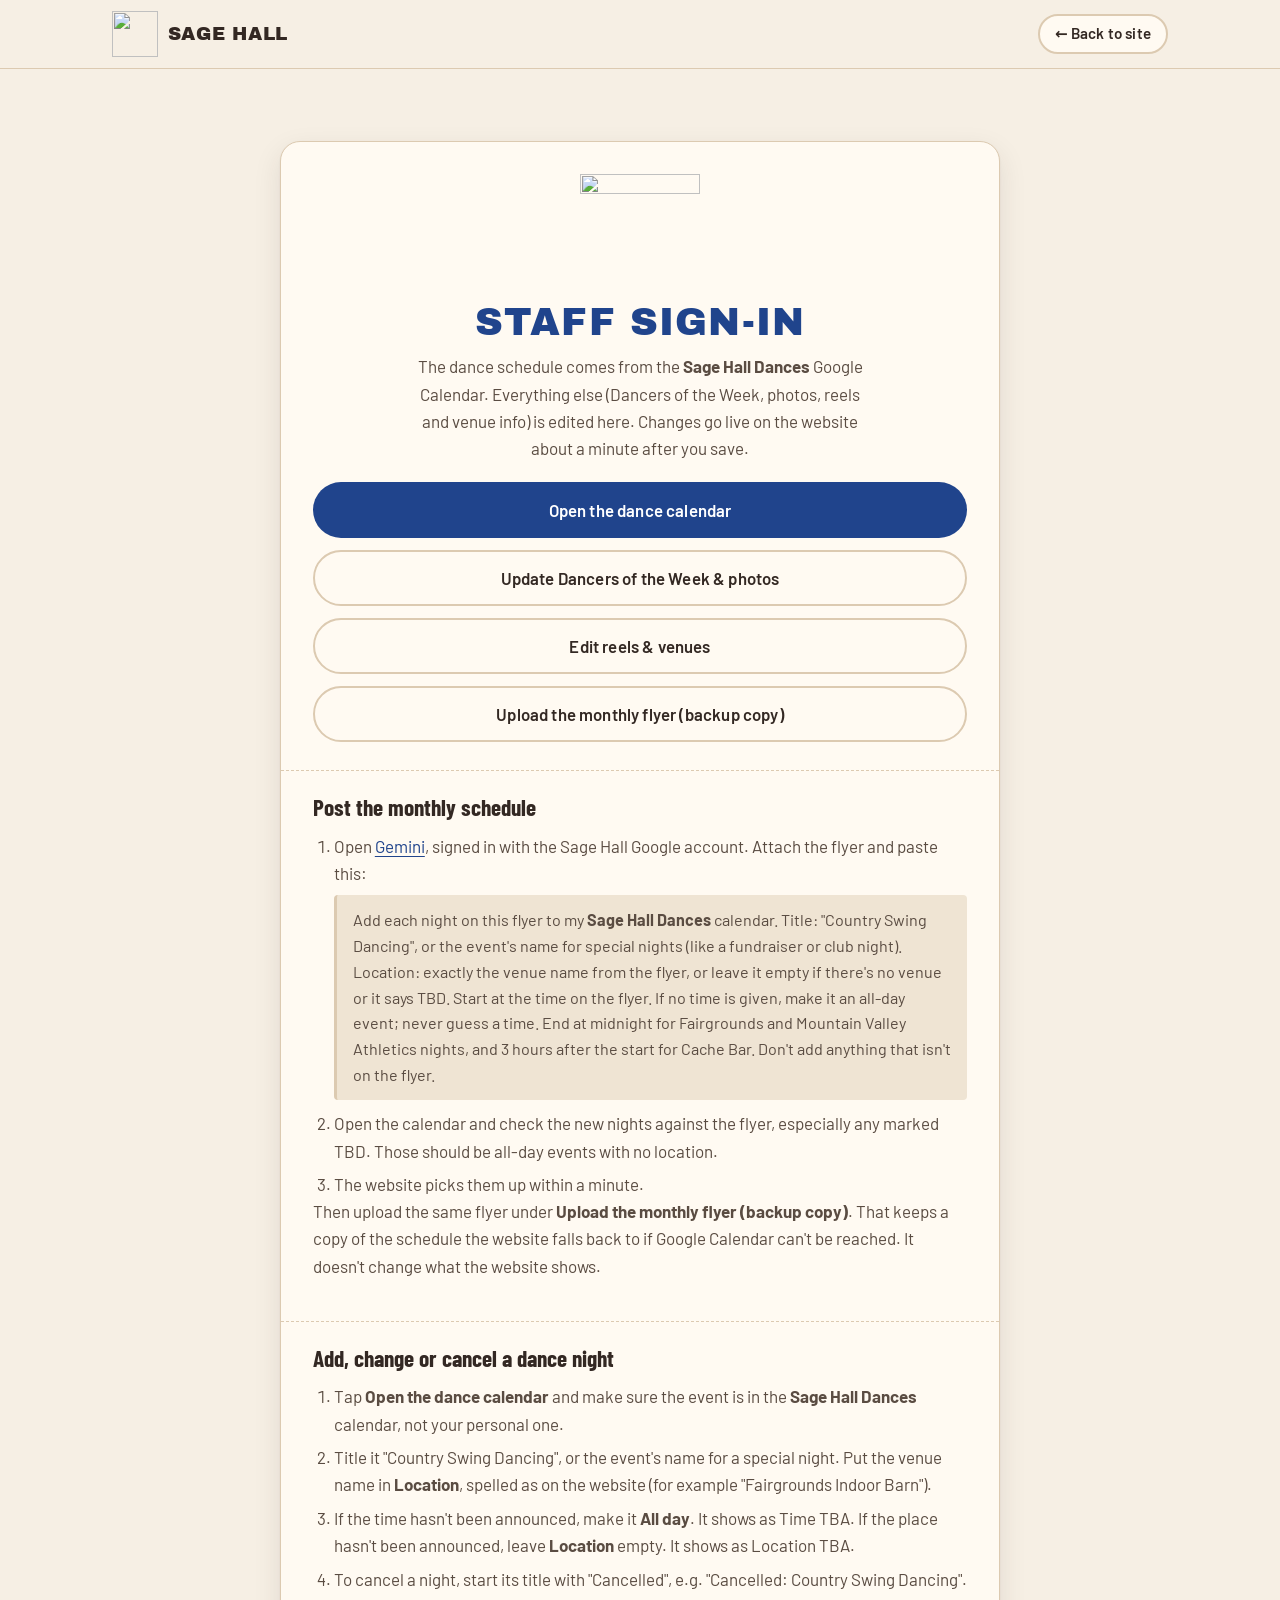
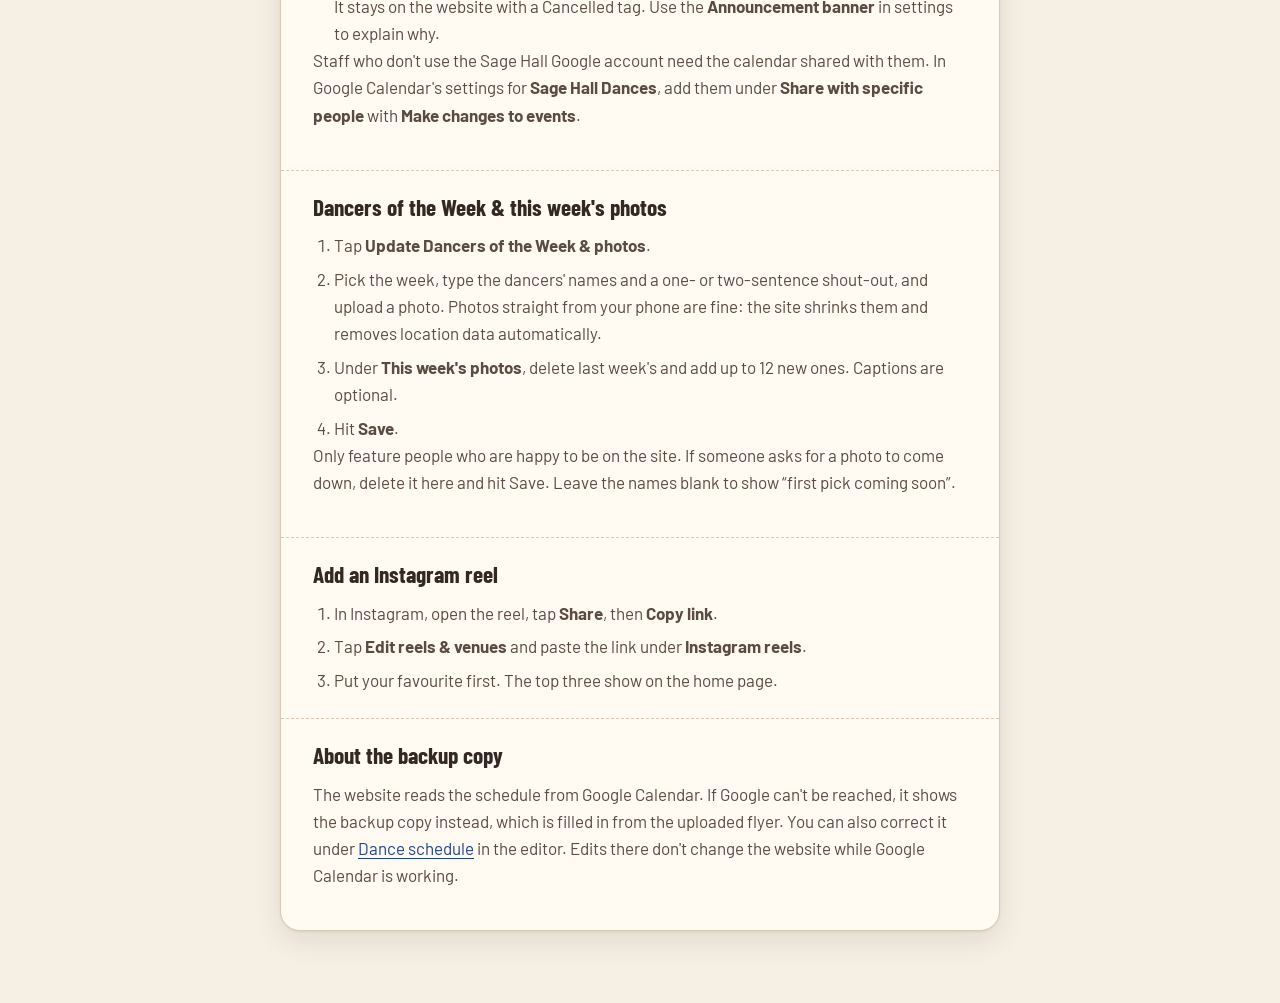
==== commit 144efcf2: "Remove the three FAQ blocks and center the admission card" ====
--- a/admin/index.html
+++ b/admin/index.html
@@ -35,7 +35,7 @@
         <div class="admin-actions">
           <a class="btn btn-primary" href="https://calendar.google.com/calendar/r">Open the dance calendar</a>
           <a class="btn btn-outline" data-cms-file="weekly" href="https://app.pagescms.org/sagehalldance/website/main/file/weekly">Update Dancers of the Week &amp; photos</a>
-          <a class="btn btn-outline" data-cms-file="settings" href="https://app.pagescms.org/sagehalldance/website/main/file/settings">Edit reels, venues &amp; FAQ</a>
+          <a class="btn btn-outline" data-cms-file="settings" href="https://app.pagescms.org/sagehalldance/website/main/file/settings">Edit reels &amp; venues</a>
           <a class="btn btn-outline" data-cms-file="flyer" href="https://app.pagescms.org/sagehalldance/website/main/file/flyer">Upload the monthly flyer (backup copy)</a>
         </div>
 
@@ -77,7 +77,7 @@
           <h2>Add an Instagram reel</h2>
           <ol>
             <li>In Instagram, open the reel, tap <b>Share</b>, then <b>Copy link</b>.</li>
-            <li>Tap <b>Edit reels, venues &amp; FAQ</b> and paste the link under <b>Instagram reels</b>.</li>
+            <li>Tap <b>Edit reels &amp; venues</b> and paste the link under <b>Instagram reels</b>.</li>
             <li>Put your favourite first. The top three show on the home page.</li>
           </ol>
         </section>
--- a/assets/css/styles.css
+++ b/assets/css/styles.css
@@ -443,22 +443,10 @@
 }
 .steps h3 { font: 700 1.5rem/1.1 var(--font-cond); margin-bottom: 0.5rem; }
 .steps p { margin: 0; color: var(--ink-soft); }
-.ft-bottom { display: grid; grid-template-columns: minmax(220px, 0.6fr) 1.4fr; gap: 1.25rem; margin-top: 1.25rem; align-items: start; }
-.ft-bottom.no-admission { grid-template-columns: 1fr; }
-.admission { padding: 1.5rem; border-radius: var(--radius); background: var(--ink); color: var(--paper); text-align: center; }
+.admission { max-width: 460px; margin: 1.25rem auto 0; padding: 1.5rem; border-radius: var(--radius); background: var(--ink); color: var(--paper); text-align: center; }
 .admission-label { margin: 0 0 0.3rem; font: 600 0.95rem/1 var(--font-cond); letter-spacing: 0.2em; text-transform: uppercase; color: var(--accent-light); }
 .admission-price { margin: 0; font: 700 1.7rem/1.2 var(--font-cond); text-wrap: balance; }
-.faq { display: grid; gap: 0.6rem; }
-.faq details { background: var(--paper); border: 1px solid var(--line); border-radius: var(--radius-sm); }
-.faq summary {
-  cursor: pointer; list-style: none; display: flex; justify-content: space-between; align-items: center; gap: 1rem;
-  padding: 0.95rem 1.1rem; font: 600 1.25rem/1.2 var(--font-cond);
-}
-.faq summary::-webkit-details-marker { display: none; }
-.faq summary::after { content: "+"; font: 1.4rem/1 var(--font-display); color: var(--primary); transition: transform 0.2s; }
-.faq details[open] summary::after { transform: rotate(45deg); }
-.faq details p { margin: 0; padding: 0 1.1rem 1rem; color: var(--ink-soft); }
-@media (max-width: 760px) { .ft-bottom { grid-template-columns: 1fr; } }
+@media (max-width: 760px) { .admission { max-width: none; } }
 
 /* ---------- venues ---------- */
 .venues { padding-block: var(--section-pad); }
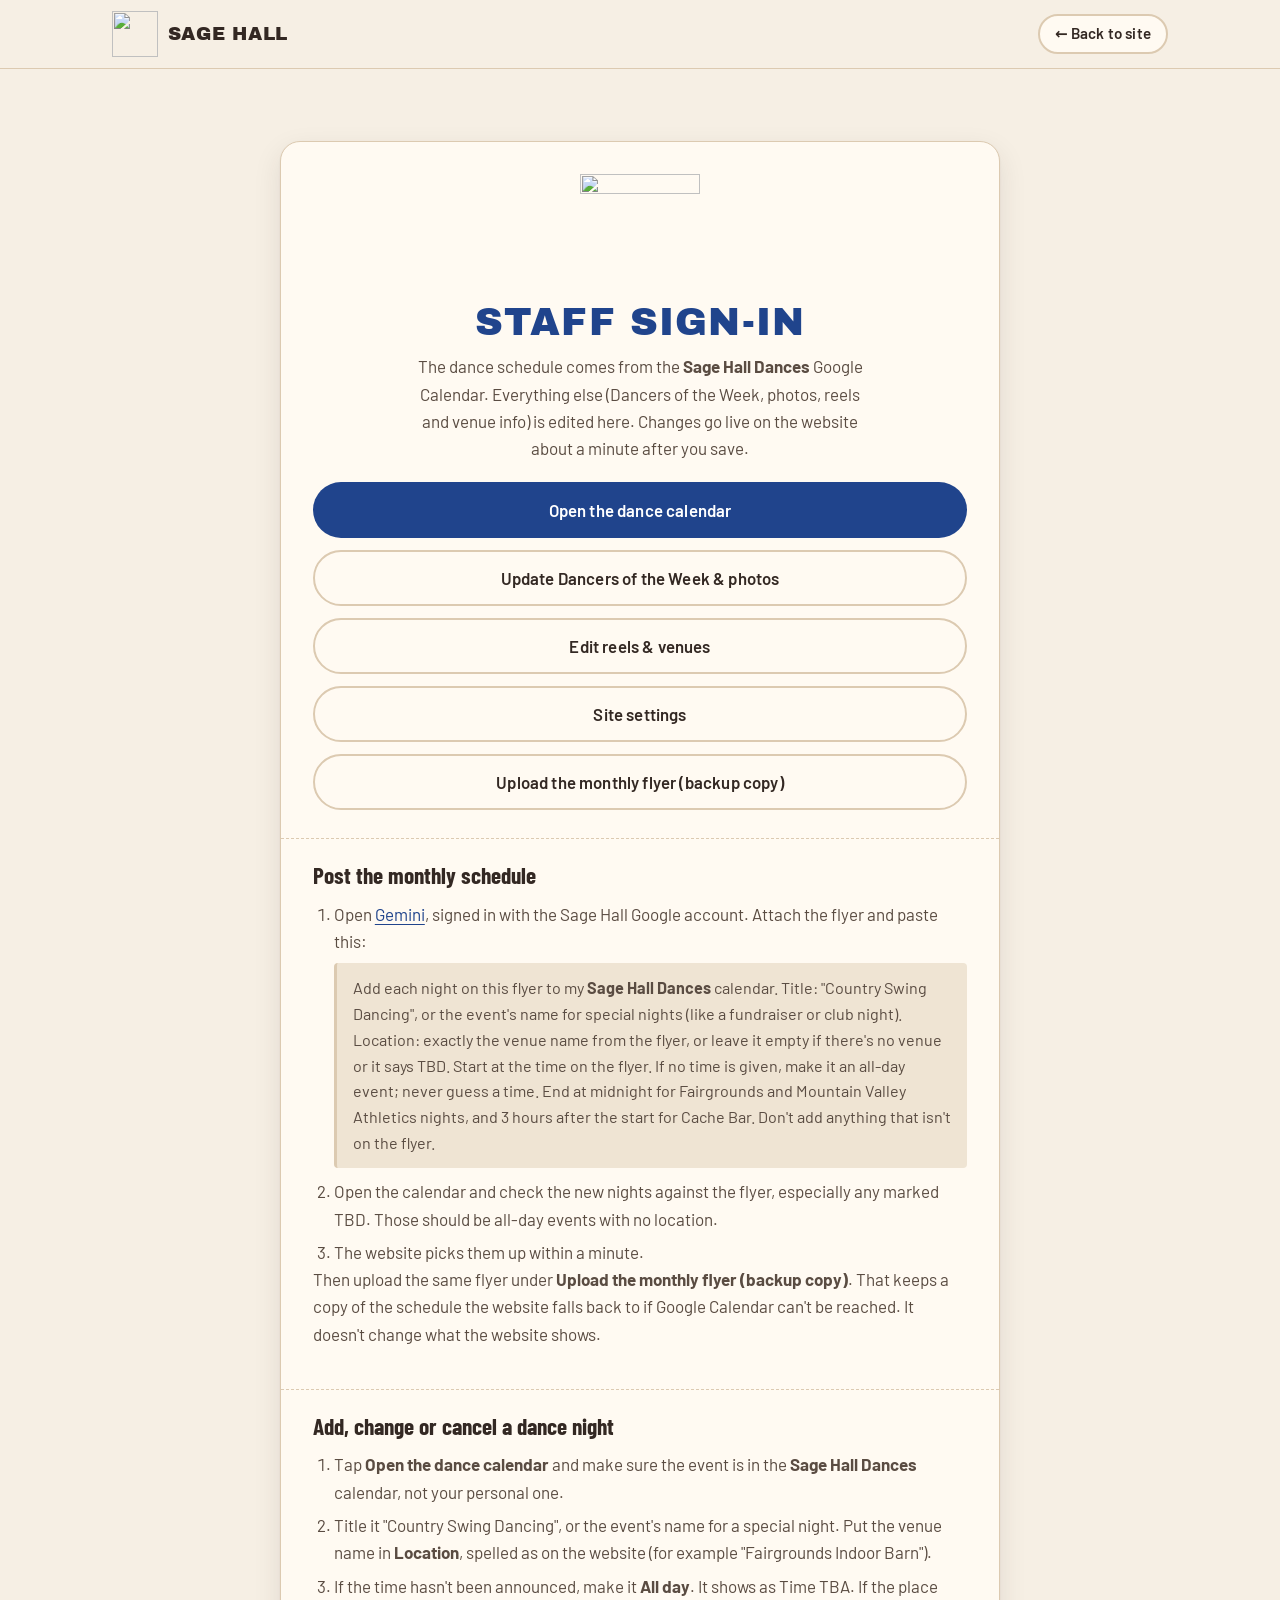
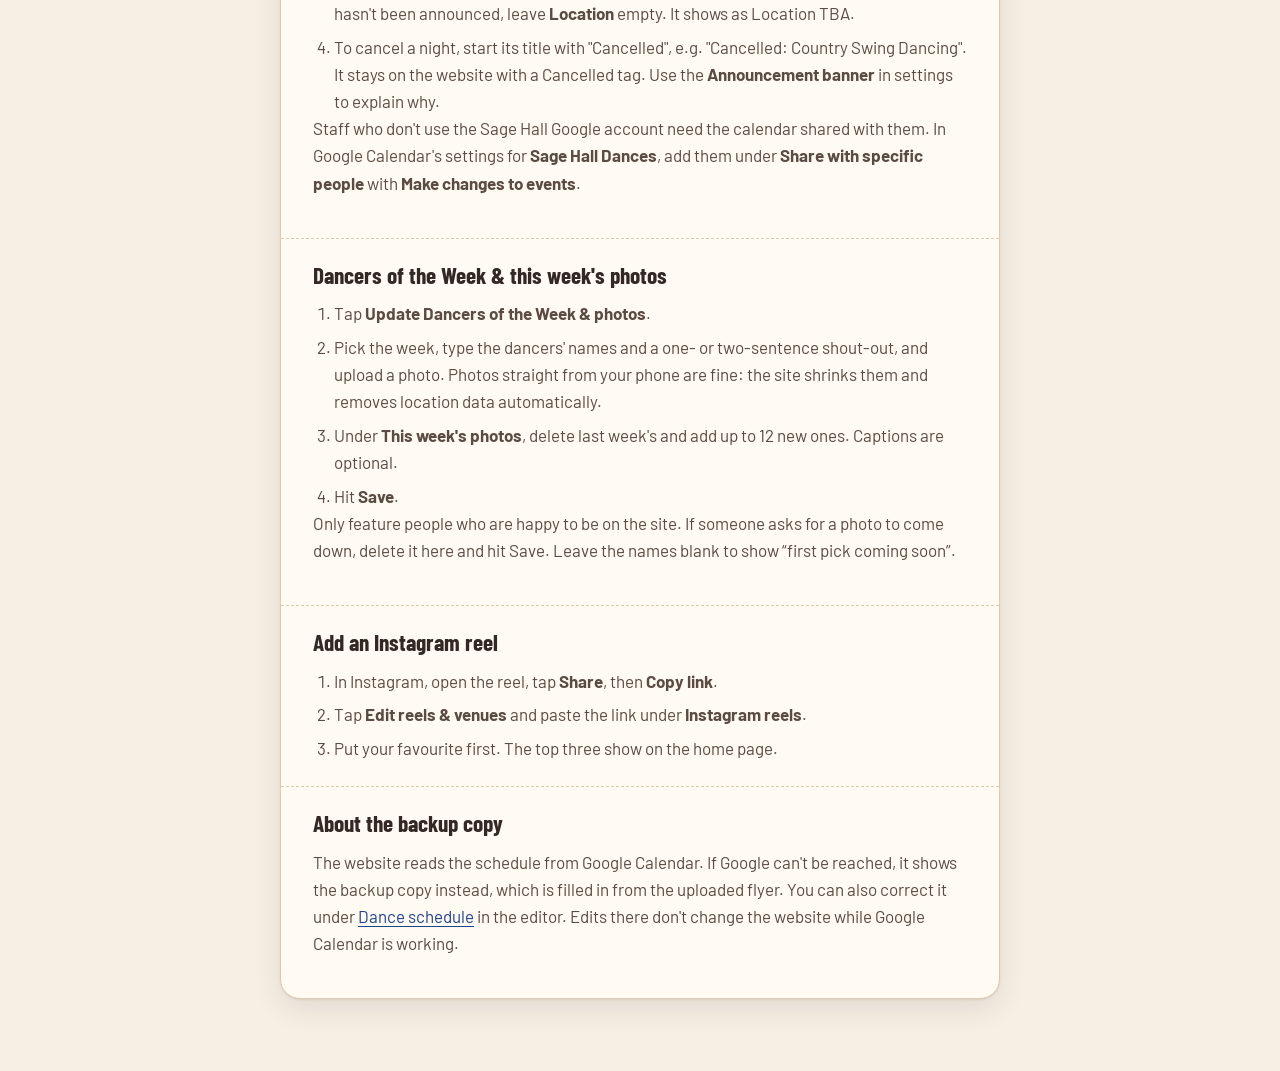
==== commit 1ec4e045: "Add a Site settings button to the admin page" ====
--- a/admin/index.html
+++ b/admin/index.html
@@ -36,6 +36,7 @@
           <a class="btn btn-primary" href="https://calendar.google.com/calendar/r">Open the dance calendar</a>
           <a class="btn btn-outline" data-cms-file="weekly" href="https://app.pagescms.org/sagehalldance/website/main/file/weekly">Update Dancers of the Week &amp; photos</a>
           <a class="btn btn-outline" data-cms-file="settings" href="https://app.pagescms.org/sagehalldance/website/main/file/settings">Edit reels &amp; venues</a>
+          <a class="btn btn-outline" data-cms-file="settings" href="https://app.pagescms.org/sagehalldance/website/main/file/settings">Site settings</a>
           <a class="btn btn-outline" data-cms-file="flyer" href="https://app.pagescms.org/sagehalldance/website/main/file/flyer">Upload the monthly flyer (backup copy)</a>
         </div>
 
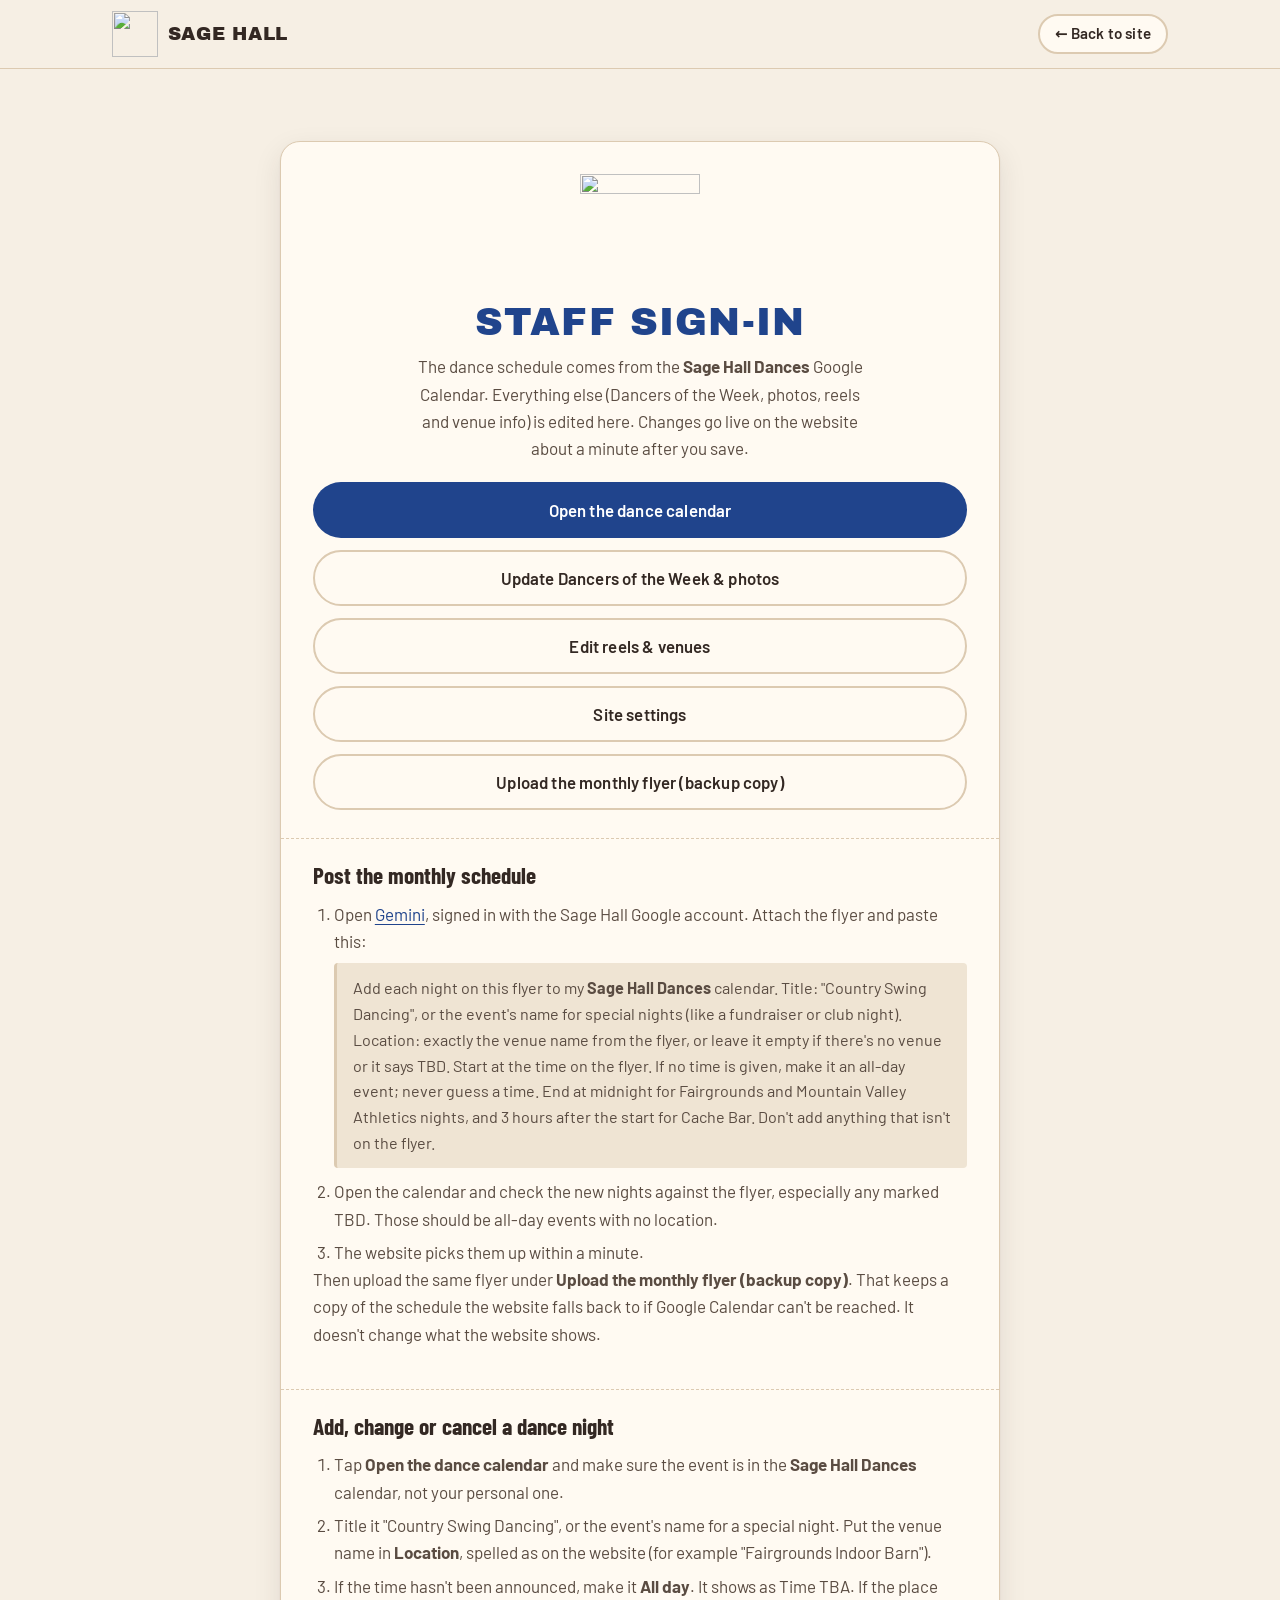
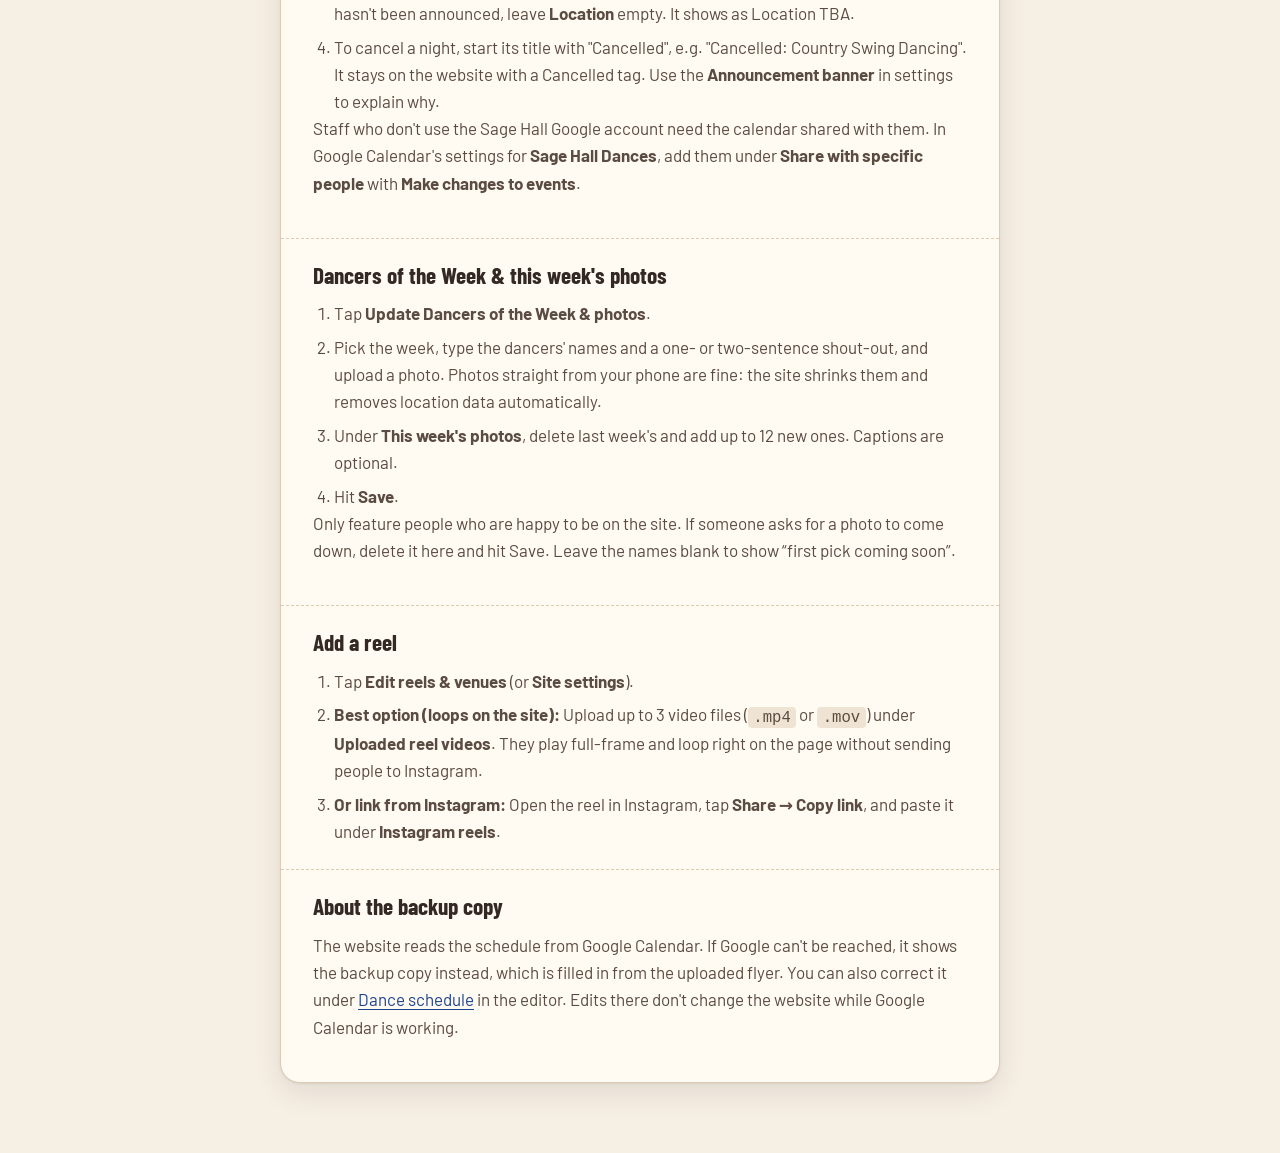
==== commit c0126cdd: "Add native video upload support for reels and Dancers of the Week" ====
--- a/admin/index.html
+++ b/admin/index.html
@@ -75,11 +75,11 @@
         </section>
 
         <section class="admin-section">
-          <h2>Add an Instagram reel</h2>
+          <h2>Add a reel</h2>
           <ol>
-            <li>In Instagram, open the reel, tap <b>Share</b>, then <b>Copy link</b>.</li>
-            <li>Tap <b>Edit reels &amp; venues</b> and paste the link under <b>Instagram reels</b>.</li>
-            <li>Put your favourite first. The top three show on the home page.</li>
+            <li>Tap <b>Edit reels &amp; venues</b> (or <b>Site settings</b>).</li>
+            <li><b>Best option (loops on the site):</b> Upload up to 3 video files (<code>.mp4</code> or <code>.mov</code>) under <b>Uploaded reel videos</b>. They play full-frame and loop right on the page without sending people to Instagram.</li>
+            <li><b>Or link from Instagram:</b> Open the reel in Instagram, tap <b>Share → Copy link</b>, and paste it under <b>Instagram reels</b>.</li>
           </ol>
         </section>
 
--- a/assets/css/styles.css
+++ b/assets/css/styles.css
@@ -468,12 +468,39 @@
 .reels .section-head h2 { color: var(--paper); }
 .reels .section-head .script { color: var(--accent-light); }
 .reel-grid { display: grid; grid-template-columns: repeat(auto-fit, minmax(300px, 1fr)); gap: 1.5rem; align-items: start; justify-items: center; }
-.reel { width: 100%; max-width: 380px; }
+.reel {
+  width: 100%; max-width: 340px;
+  border-radius: 18px; overflow: hidden; background: #000;
+  box-shadow: 0 12px 30px rgb(0 0 0 / 0.35);
+}
 .reel .instagram-media {
-  background: #fff; border: 0; border-radius: 12px; margin: 0 !important; min-width: 0 !important;
-  width: 100% !important; max-width: 380px; padding: 0; box-shadow: 0 12px 30px rgb(0 0 0 / 0.35);
-}
-.reel .instagram-media a { display: block; padding: 2rem 1rem; text-align: center; color: var(--primary); font-weight: 600; }
+  background: #000 !important; border: 0 !important; border-radius: 0 !important;
+  margin: 0 !important; min-width: 0 !important;
+  width: 100% !important; max-width: none !important; padding: 0 !important;
+  box-shadow: none !important;
+}
+/* Crop Instagram's white header and footer chrome so only the video shows. */
+.reel iframe.instagram-media {
+  margin: -68px -2px -172px !important;
+  width: calc(100% + 4px) !important;
+}
+.reel .instagram-media a { display: block; padding: 2rem 1rem; text-align: center; color: #fff; font-weight: 600; }
+.reel-video { position: relative; aspect-ratio: 9 / 16; }
+.reel-video video { width: 100%; height: 100%; object-fit: cover; display: block; background: #000; }
+.reel-play-btn {
+  position: absolute; inset: 0; width: 100%; height: 100%; padding: 0; border: 0;
+  background: linear-gradient(180deg, rgb(0 0 0 / 0) 55%, rgb(0 0 0 / 0.45) 100%);
+  color: #fff; cursor: pointer; display: grid; place-items: center;
+}
+.reel-play-btn .play {
+  width: 68px; height: 68px; border-radius: 50%; display: grid; place-items: center;
+  background: rgb(255 255 255 / 0.22); border: 2px solid rgb(255 255 255 / 0.75);
+  -webkit-backdrop-filter: blur(4px); backdrop-filter: blur(4px);
+  transition: transform 0.15s, background-color 0.15s;
+}
+.reel-play-btn:hover .play { transform: scale(1.06); background: rgb(255 255 255 / 0.32); }
+.reel-play-btn .play svg { width: 30px; height: 30px; margin-left: 4px; }
+.reel-video.is-playing .reel-play-btn { display: none; }
 .reel-placeholder {
   position: relative; aspect-ratio: 9 / 16; width: 100%; max-width: 300px; margin-inline: auto;
   border-radius: 18px; overflow: hidden; display: flex; flex-direction: column; justify-content: flex-end;
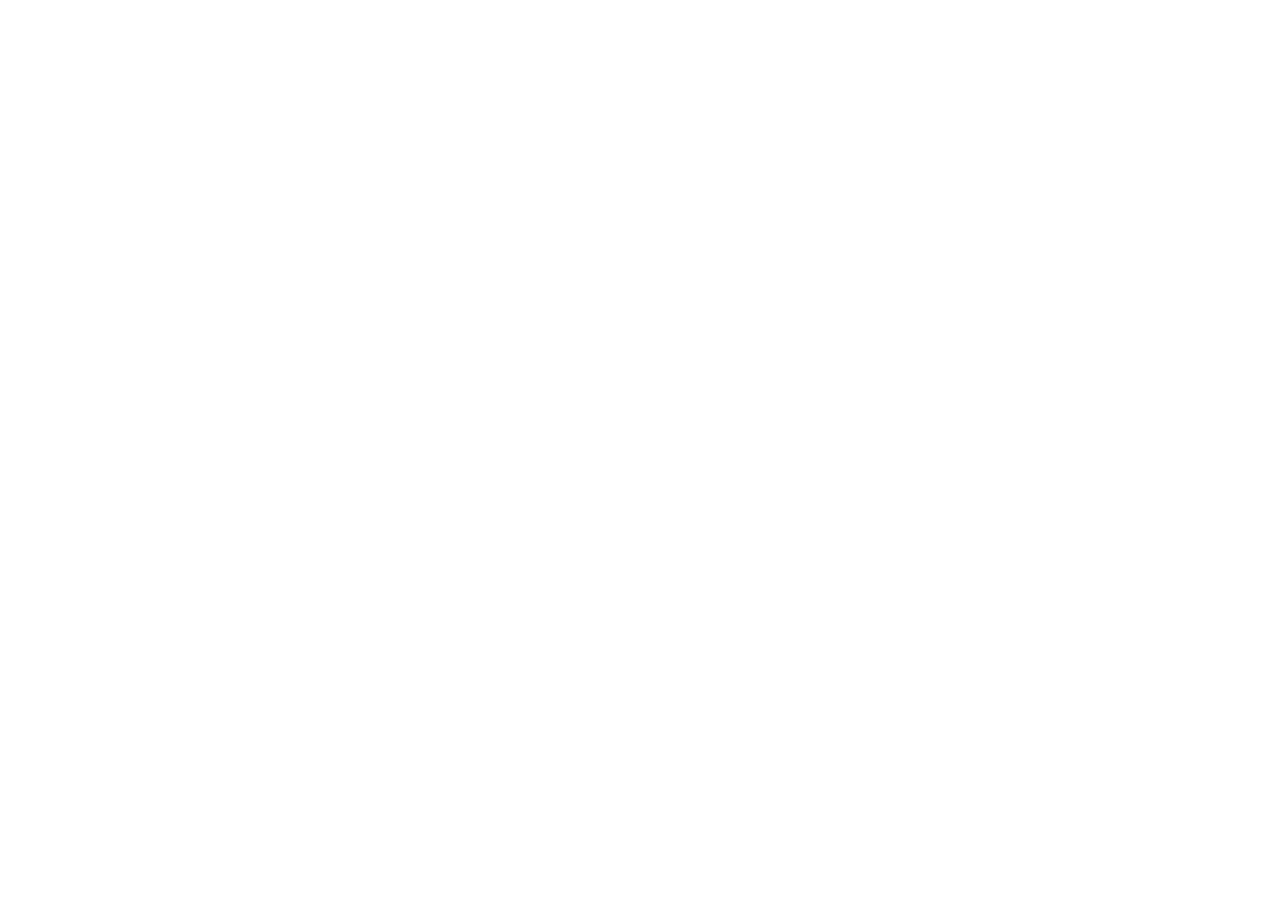
==== commit 83909a61: "Move staff instructions into Pages CMS and redirect /admin to Pages CMS" ====
--- a/admin/index.html
+++ b/admin/index.html
@@ -5,98 +5,10 @@
   <meta name="viewport" content="width=device-width, initial-scale=1">
   <title>Staff Sign-in · Sage Hall</title>
   <meta name="robots" content="noindex">
-  <link rel="icon" href="../assets/img/favicon.svg" type="image/svg+xml">
-  <link rel="preconnect" href="https://fonts.googleapis.com">
-  <link rel="preconnect" href="https://fonts.gstatic.com" crossorigin>
-  <link href="https://fonts.googleapis.com/css2?family=Archivo+Black&family=Barlow+Condensed:wght@400;500;600;700&family=Barlow:wght@400;500;600&family=Sacramento&display=swap" rel="stylesheet">
-  <link rel="stylesheet" href="../assets/css/styles.css">
+  <meta http-equiv="refresh" content="0; url=https://app.pagescms.org/sagehalldance/website/main">
+  <script>location.replace("https://app.pagescms.org/sagehalldance/website/main");</script>
 </head>
-<body class="admin-page">
-  <!-- The editor links below are set from CMS_REPO at the bottom of this page. -->
-  <header class="site-header">
-    <div class="wrap header-inner">
-      <a class="brand" href="../">
-        <img src="../assets/img/sage-hall-logo.png" alt="" width="46" height="46">
-        <span>Sage Hall</span>
-      </a>
-      <a class="btn btn-small btn-outline" href="../">← Back to site</a>
-    </div>
-  </header>
-
-  <main class="admin-main">
-    <div class="wrap">
-      <div class="admin-card">
-        <header>
-          <img src="../assets/img/sage-hall-logo.png" alt="" width="120" height="117">
-          <h1>Staff sign-in</h1>
-          <p>The dance schedule comes from the <b>Sage Hall Dances</b> Google Calendar. Everything else (Dancers of the Week, photos, reels and venue info) is edited here. Changes go live on the website about a minute after you save.</p>
-        </header>
-
-        <div class="admin-actions">
-          <a class="btn btn-primary" href="https://calendar.google.com/calendar/r">Open the dance calendar</a>
-          <a class="btn btn-outline" data-cms-file="weekly" href="https://app.pagescms.org/sagehalldance/website/main/file/weekly">Update Dancers of the Week &amp; photos</a>
-          <a class="btn btn-outline" data-cms-file="settings" href="https://app.pagescms.org/sagehalldance/website/main/file/settings">Edit reels &amp; venues</a>
-          <a class="btn btn-outline" data-cms-file="settings" href="https://app.pagescms.org/sagehalldance/website/main/file/settings">Site settings</a>
-          <a class="btn btn-outline" data-cms-file="flyer" href="https://app.pagescms.org/sagehalldance/website/main/file/flyer">Upload the monthly flyer (backup copy)</a>
-        </div>
-
-        <section class="admin-section">
-          <h2>Post the monthly schedule</h2>
-          <ol>
-            <li>Open <a href="https://gemini.google.com/">Gemini</a>, signed in with the Sage Hall Google account. Attach the flyer and paste this:
-              <blockquote>Add each night on this flyer to my <b>Sage Hall Dances</b> calendar. Title: "Country Swing Dancing", or the event's name for special nights (like a fundraiser or club night). Location: exactly the venue name from the flyer, or leave it empty if there's no venue or it says TBD. Start at the time on the flyer. If no time is given, make it an all-day event; never guess a time. End at midnight for Fairgrounds and Mountain Valley Athletics nights, and 3 hours after the start for Cache Bar. Don't add anything that isn't on the flyer.</blockquote>
-            </li>
-            <li>Open the calendar and check the new nights against the flyer, especially any marked TBD. Those should be all-day events with no location.</li>
-            <li>The website picks them up within a minute.</li>
-          </ol>
-          <p>Then upload the same flyer under <b>Upload the monthly flyer (backup copy)</b>. That keeps a copy of the schedule the website falls back to if Google Calendar can't be reached. It doesn't change what the website shows.</p>
-        </section>
-
-        <section class="admin-section">
-          <h2>Add, change or cancel a dance night</h2>
-          <ol>
-            <li>Tap <b>Open the dance calendar</b> and make sure the event is in the <b>Sage Hall Dances</b> calendar, not your personal one.</li>
-            <li>Title it "Country Swing Dancing", or the event's name for a special night. Put the venue name in <b>Location</b>, spelled as on the website (for example "Fairgrounds Indoor Barn").</li>
-            <li>If the time hasn't been announced, make it <b>All day</b>. It shows as Time TBA. If the place hasn't been announced, leave <b>Location</b> empty. It shows as Location TBA.</li>
-            <li>To cancel a night, start its title with "Cancelled", e.g. "Cancelled: Country Swing Dancing". It stays on the website with a Cancelled tag. Use the <b>Announcement banner</b> in settings to explain why.</li>
-          </ol>
-          <p>Staff who don't use the Sage Hall Google account need the calendar shared with them. In Google Calendar's settings for <b>Sage Hall Dances</b>, add them under <b>Share with specific people</b> with <b>Make changes to events</b>.</p>
-        </section>
-
-        <section class="admin-section">
-          <h2>Dancers of the Week &amp; this week's photos</h2>
-          <ol>
-            <li>Tap <b>Update Dancers of the Week &amp; photos</b>.</li>
-            <li>Pick the week, type the dancers' names and a one- or two-sentence shout-out, and upload a photo. Photos straight from your phone are fine: the site shrinks them and removes location data automatically.</li>
-            <li>Under <b>This week's photos</b>, delete last week's and add up to 12 new ones. Captions are optional.</li>
-            <li>Hit <b>Save</b>.</li>
-          </ol>
-          <p>Only feature people who are happy to be on the site. If someone asks for a photo to come down, delete it here and hit Save. Leave the names blank to show “first pick coming soon”.</p>
-        </section>
-
-        <section class="admin-section">
-          <h2>Add a reel</h2>
-          <ol>
-            <li>Tap <b>Edit reels &amp; venues</b> (or <b>Site settings</b>).</li>
-            <li><b>Best option (loops on the site):</b> Upload up to 3 video files (<code>.mp4</code> or <code>.mov</code>) under <b>Uploaded reel videos</b>. They play full-frame and loop right on the page without sending people to Instagram.</li>
-            <li><b>Or link from Instagram:</b> Open the reel in Instagram, tap <b>Share → Copy link</b>, and paste it under <b>Instagram reels</b>.</li>
-          </ol>
-        </section>
-
-        <section class="admin-section">
-          <h2>About the backup copy</h2>
-          <p>The website reads the schedule from Google Calendar. If Google can't be reached, it shows the backup copy instead, which is filled in from the uploaded flyer. You can also correct it under <a data-cms-file="events" href="https://app.pagescms.org/sagehalldance/website/main/file/events">Dance schedule</a> in the editor. Edits there don't change the website while Google Calendar is working.</p>
-        </section>
-      </div>
-    </div>
-  </main>
-  <script>
-    /* Where the editor lives: GitHub owner/repository/branch. After moving the repo
-       to Sage Hall's GitHub account, change this one line (see LAUNCH.md). */
-    var CMS_REPO = "sagehalldance/website/main";
-    document.querySelectorAll("[data-cms-file]").forEach(function (a) {
-      a.href = "https://app.pagescms.org/" + CMS_REPO + "/file/" + a.getAttribute("data-cms-file");
-    });
-  </script>
+<body>
+  <p>Redirecting to <a href="https://app.pagescms.org/sagehalldance/website/main">Pages CMS</a>…</p>
 </body>
 </html>
